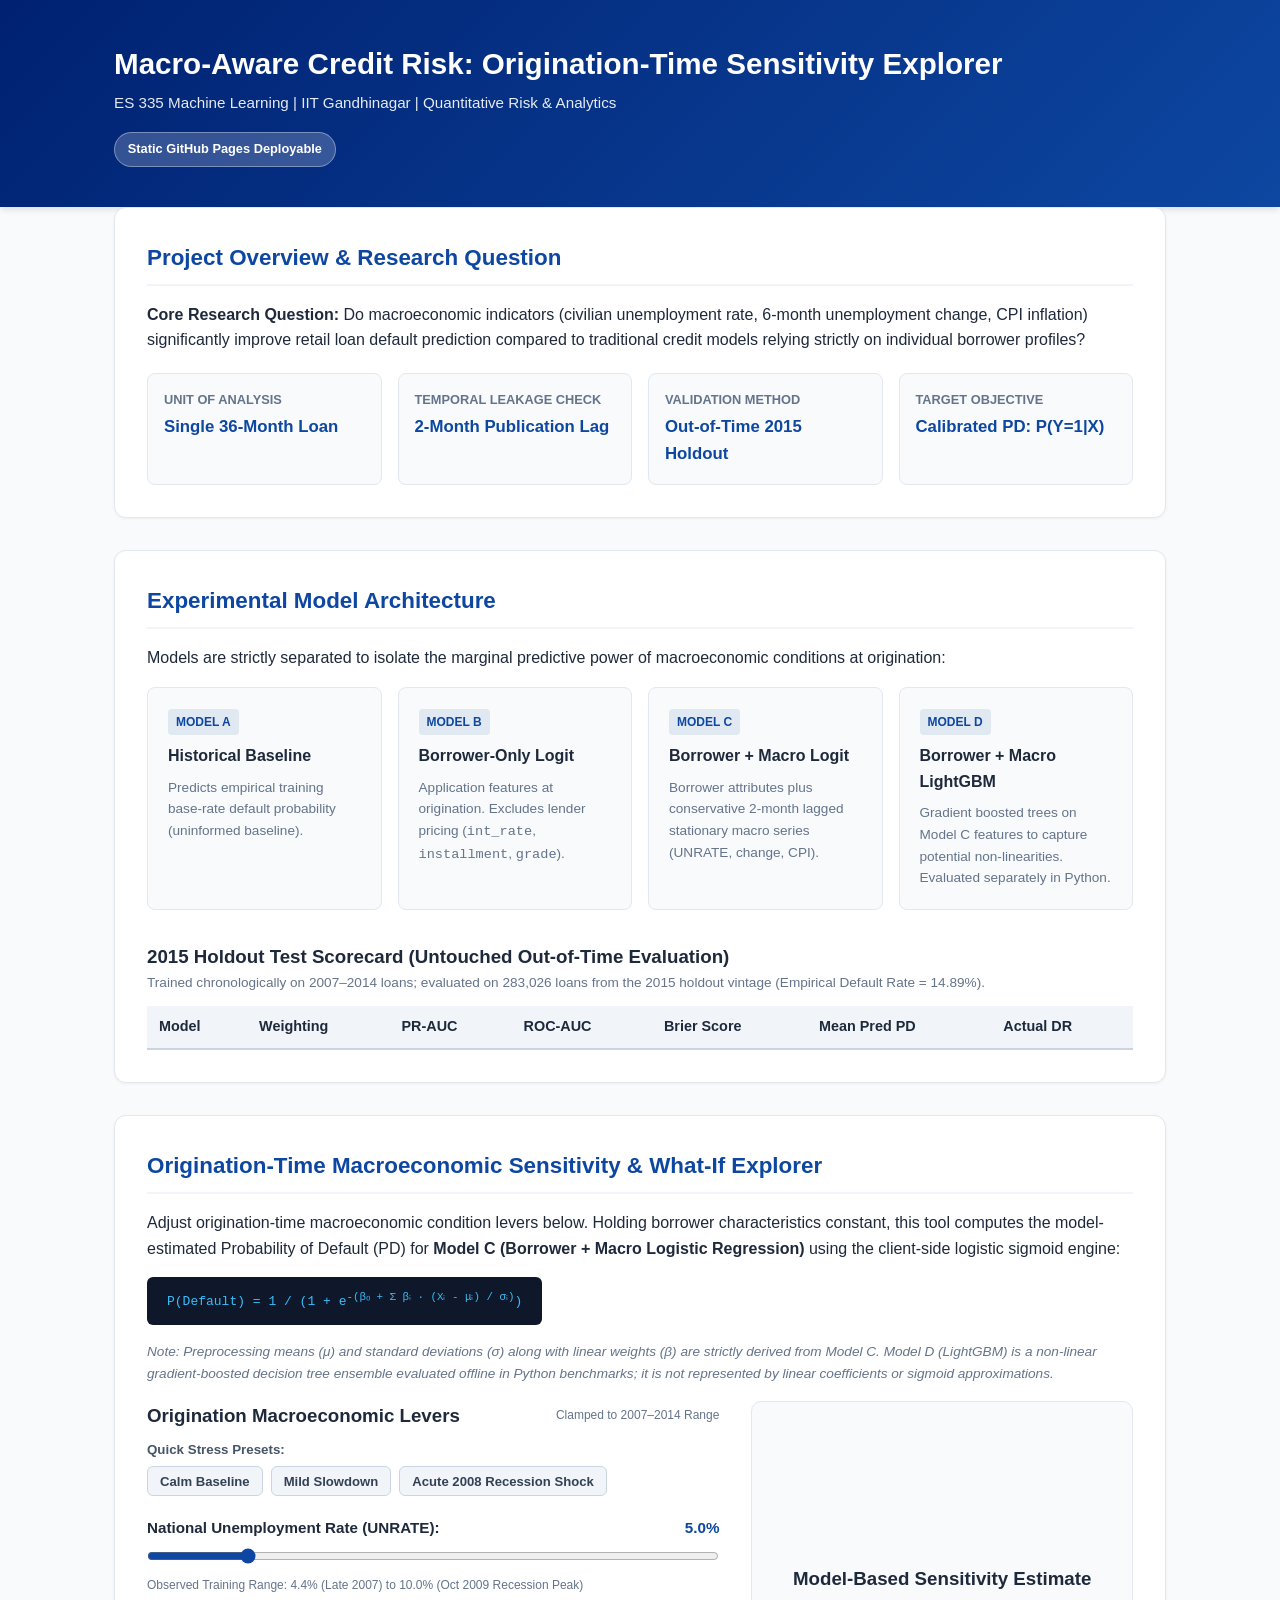
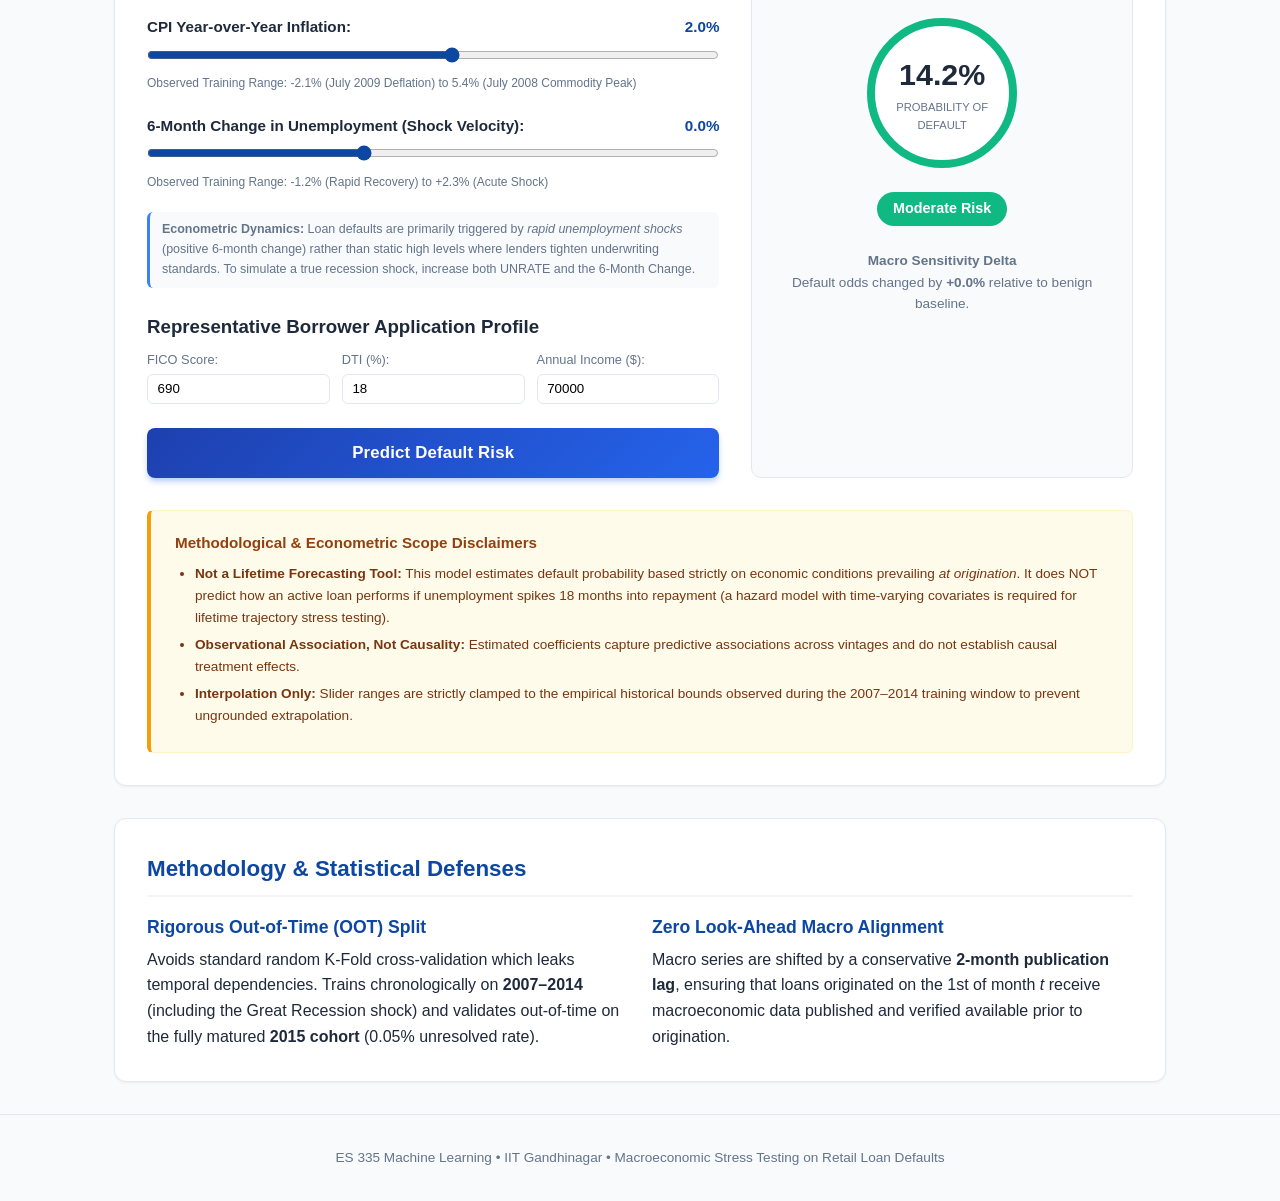
==== web/index.html @ 97943f8b "Add Predict button, quick stress scenario presets, and explain UNRATE level vs shock dynamics in web" ====
<!DOCTYPE html>
<html lang="en">
<head>
  <meta charset="UTF-8">
  <meta name="viewport" content="width=device-width, initial-scale=1.0">
  <title>Macroeconomic Sensitivity Explorer | ES 335 Credit Risk</title>
  <link rel="stylesheet" href="style.css">
</head>
<body>
  <header>
    <div class="container header-container">
      <div>
        <h1>Macro-Aware Credit Risk: Origination-Time Sensitivity Explorer</h1>
        <p class="subtitle">ES 335 Machine Learning | IIT Gandhinagar | Quantitative Risk & Analytics</p>
      </div>
      <div class="badge">Static GitHub Pages Deployable</div>
    </div>
  </header>

  <main class="container">
    <section class="card intro-card">
      <h2>Project Overview & Research Question</h2>
      <p>
        <strong>Core Research Question:</strong> Do macroeconomic indicators (civilian unemployment rate, 6-month unemployment change, CPI inflation)
        significantly improve retail loan default prediction compared to traditional credit models relying strictly on individual borrower profiles?
      </p>
      <div class="metrics-grid">
        <div class="metric-box">
          <span class="metric-title">Unit of Analysis</span>
          <span class="metric-val">Single 36-Month Loan</span>
        </div>
        <div class="metric-box">
          <span class="metric-title">Temporal Leakage Check</span>
          <span class="metric-val">2-Month Publication Lag</span>
        </div>
        <div class="metric-box">
          <span class="metric-title">Validation Method</span>
          <span class="metric-val">Out-of-Time 2015 Holdout</span>
        </div>
        <div class="metric-box">
          <span class="metric-title">Target Objective</span>
          <span class="metric-val">Calibrated PD: P(Y=1|X)</span>
        </div>
      </div>
    </section>

    <!-- Model Comparison Architecture -->
    <section class="card architecture-card">
      <h2>Experimental Model Architecture</h2>
      <p>Models are strictly separated to isolate the marginal predictive power of macroeconomic conditions at origination:</p>
      <div class="model-cards-grid">
        <div class="model-card">
          <span class="model-tag">Model A</span>
          <h4>Historical Baseline</h4>
          <p>Predicts empirical training base-rate default probability (uninformed baseline).</p>
        </div>
        <div class="model-card">
          <span class="model-tag">Model B</span>
          <h4>Borrower-Only Logit</h4>
          <p>Application features at origination. Excludes lender pricing (<code>int_rate</code>, <code>installment</code>, <code>grade</code>).</p>
        </div>
        <div class="model-card">
          <span class="model-tag">Model C</span>
          <h4>Borrower + Macro Logit</h4>
          <p>Borrower attributes plus conservative 2-month lagged stationary macro series (UNRATE, change, CPI).</p>
        </div>
        <div class="model-card">
          <span class="model-tag">Model D</span>
          <h4>Borrower + Macro LightGBM</h4>
          <p>Gradient boosted trees on Model C features to capture potential non-linearities. Evaluated separately in Python.</p>
        </div>
      </div>

      <!-- 2015 Holdout Benchmark Scorecard Table -->
      <div class="benchmark-table-wrapper" style="margin-top: 2rem; overflow-x: auto;">
        <h3>2015 Holdout Test Scorecard (Untouched Out-of-Time Evaluation)</h3>
        <p style="font-size: 0.85rem; color: #64748b; margin-bottom: 0.75rem;">
          Trained chronologically on 2007–2014 loans; evaluated on 283,026 loans from the 2015 holdout vintage (Empirical Default Rate = 14.89%).
        </p>
        <table class="benchmark-table" id="benchmark-table" style="width: 100%; border-collapse: collapse; font-size: 0.9rem;">
          <thead>
            <tr style="background-color: #f1f5f9; text-align: left; border-bottom: 2px solid #cbd5e1;">
              <th style="padding: 0.6rem 0.75rem;">Model</th>
              <th style="padding: 0.6rem 0.75rem;">Weighting</th>
              <th style="padding: 0.6rem 0.75rem;">PR-AUC</th>
              <th style="padding: 0.6rem 0.75rem;">ROC-AUC</th>
              <th style="padding: 0.6rem 0.75rem;">Brier Score</th>
              <th style="padding: 0.6rem 0.75rem;">Mean Pred PD</th>
              <th style="padding: 0.6rem 0.75rem;">Actual DR</th>
            </tr>
          </thead>
          <tbody id="benchmark-table-body">
            <!-- Populated dynamically via script.js from benchmark_results.json -->
          </tbody>
        </table>
      </div>
    </section>

    <!-- Interactive Sensitivity Explorer -->
    <section class="card interactive-card">
      <h2>Origination-Time Macroeconomic Sensitivity & What-If Explorer</h2>
      <p>
        Adjust origination-time macroeconomic condition levers below. Holding borrower characteristics constant, this tool computes the model-estimated Probability of Default (PD) for <strong>Model C (Borrower + Macro Logistic Regression)</strong> using the client-side logistic sigmoid engine:
      </p>
      <div class="formula-box">
        <code>P(Default) = 1 / (1 + e<sup>-(β₀ + Σ βᵢ · (Xᵢ - μᵢ) / σᵢ)</sup>)</code>
      </div>
      <p class="architecture-note" style="font-size: 0.85rem; color: #64748b; margin-top: -0.5rem; margin-bottom: 1rem;">
        <em>Note: Preprocessing means (μ) and standard deviations (σ) along with linear weights (β) are strictly derived from Model C. Model D (LightGBM) is a non-linear gradient-boosted decision tree ensemble evaluated offline in Python benchmarks; it is not represented by linear coefficients or sigmoid approximations.</em>
      </p>

      <div class="simulator-layout">
        <!-- Controls -->
        <div class="controls-panel">
          <div style="display: flex; justify-content: space-between; align-items: center; margin-bottom: 0.5rem; flex-wrap: wrap;">
            <h3 style="margin: 0;">Origination Macroeconomic Levers</h3>
            <span style="font-size: 0.75rem; color: #64748b;">Clamped to 2007–2014 Range</span>
          </div>

          <!-- Quick Stress Scenario Presets -->
          <div style="margin-bottom: 1.25rem;">
            <small style="color: #475569; font-weight: 600; display: block; margin-bottom: 0.4rem;">Quick Stress Presets:</small>
            <div class="preset-buttons" style="display: flex; gap: 0.5rem; flex-wrap: wrap;">
              <button type="button" class="preset-btn" data-unemp="5.0" data-cpi="2.0" data-chg="0.0">Calm Baseline</button>
              <button type="button" class="preset-btn" data-unemp="6.8" data-cpi="3.2" data-chg="0.8">Mild Slowdown</button>
              <button type="button" class="preset-btn" data-unemp="9.8" data-cpi="4.5" data-chg="2.0">Acute 2008 Recession Shock</button>
            </div>
          </div>

          <div class="control-group">
            <div class="control-header">
              <label for="unemployment-slider">National Unemployment Rate (UNRATE):</label>
              <span id="unemployment-val" class="slider-val">5.0%</span>
            </div>
            <input type="range" id="unemployment-slider" min="4.0" max="10.0" step="0.1" value="5.0">
            <small class="hint">Observed Training Range: 4.4% (Late 2007) to 10.0% (Oct 2009 Recession Peak)</small>
          </div>

          <div class="control-group">
            <div class="control-header">
              <label for="cpi-slider">CPI Year-over-Year Inflation:</label>
              <span id="cpi-val" class="slider-val">2.0%</span>
            </div>
            <input type="range" id="cpi-slider" min="-2.0" max="5.5" step="0.1" value="2.0">
            <small class="hint">Observed Training Range: -2.1% (July 2009 Deflation) to 5.4% (July 2008 Commodity Peak)</small>
          </div>

          <div class="control-group">
            <div class="control-header">
              <label for="unemp-change-slider">6-Month Change in Unemployment (Shock Velocity):</label>
              <span id="unemp-change-val" class="slider-val">0.0%</span>
            </div>
            <input type="range" id="unemp-change-slider" min="-1.5" max="2.5" step="0.1" value="0.0">
            <small class="hint">Observed Training Range: -1.2% (Rapid Recovery) to +2.3% (Acute Shock)</small>
          </div>

          <small class="macro-dynamics-note" style="display: block; font-size: 0.78rem; color: #64748b; background: #f8fafc; padding: 0.5rem 0.75rem; border-radius: 6px; border-left: 3px solid #3b82f6; margin-top: 0.5rem;">
            <strong>Econometric Dynamics:</strong> Loan defaults are primarily triggered by <em>rapid unemployment shocks</em> (positive 6-month change) rather than static high levels where lenders tighten underwriting standards. To simulate a true recession shock, increase both UNRATE and the 6-Month Change.
          </small>

          <h3 style="margin-top: 1.5rem;">Representative Borrower Application Profile</h3>
          <div class="borrower-inputs">
            <div>
              <label for="fico-input">FICO Score:</label>
              <input type="number" id="fico-input" value="690" min="660" max="850">
            </div>
            <div>
              <label for="dti-input">DTI (%):</label>
              <input type="number" id="dti-input" value="18" min="0" max="40">
            </div>
            <div>
              <label for="income-input">Annual Income ($):</label>
              <input type="number" id="income-input" value="70000" min="20000" max="300000" step="5000">
            </div>
          </div>

          <!-- Predict Button -->
          <button id="predict-btn" class="predict-button" type="button">
            Predict Default Risk
          </button>
        </div>

        <!-- Output Display -->
        <div class="output-panel">
          <h3>Model-Based Sensitivity Estimate</h3>
          <div class="gauge-container">
            <div class="gauge-circle" id="risk-gauge">
              <span id="pd-percentage">14.2%</span>
              <span class="gauge-label">Probability of Default</span>
            </div>
          </div>

          <div class="risk-badge" id="risk-status">Moderate Risk</div>

          <div class="scenario-summary">
            <h4>Macro Sensitivity Delta</h4>
            <p id="delta-summary">Default odds changed by <strong>+0.0%</strong> relative to benign baseline.</p>
          </div>
        </div>
      </div>

      <!-- Critical Econometric Disclaimers -->
      <div class="disclaimer-box">
        <h4>Methodological & Econometric Scope Disclaimers</h4>
        <ul>
          <li><strong>Not a Lifetime Forecasting Tool:</strong> This model estimates default probability based strictly on economic conditions prevailing <em>at origination</em>. It does NOT predict how an active loan performs if unemployment spikes 18 months into repayment (a hazard model with time-varying covariates is required for lifetime trajectory stress testing).</li>
          <li><strong>Observational Association, Not Causality:</strong> Estimated coefficients capture predictive associations across vintages and do not establish causal treatment effects.</li>
          <li><strong>Interpolation Only:</strong> Slider ranges are strictly clamped to the empirical historical bounds observed during the 2007–2014 training window to prevent ungrounded extrapolation.</li>
        </ul>
      </div>
    </section>

    <!-- Methodology & Rubric Defense -->
    <section class="card methodology-card">
      <h2>Methodology & Statistical Defenses</h2>
      <div class="grid-2">
        <div>
          <h3>Rigorous Out-of-Time (OOT) Split</h3>
          <p>
            Avoids standard random K-Fold cross-validation which leaks temporal dependencies. 
            Trains chronologically on <strong>2007–2014</strong> (including the Great Recession shock) and validates out-of-time on the fully matured <strong>2015 cohort</strong> (0.05% unresolved rate).
          </p>
        </div>
        <div>
          <h3>Zero Look-Ahead Macro Alignment</h3>
          <p>
            Macro series are shifted by a conservative <strong>2-month publication lag</strong>, ensuring that loans originated on the 1st of month <em>t</em> receive macroeconomic data published and verified available prior to origination.
          </p>
        </div>
      </div>
    </section>
  </main>

  <footer>
    <div class="container footer-content">
      <p>ES 335 Machine Learning &bull; IIT Gandhinagar &bull; Macroeconomic Stress Testing on Retail Loan Defaults</p>
    </div>
  </footer>

  <script src="script.js"></script>
</body>
</html>
---- web/style.css ----
:root {
  --primary-color: #0d47a1;
  --primary-dark: #002171;
  --secondary-color: #1976d2;
  --accent-color: #00c853;
  --bg-color: #f8fafc;
  --card-bg: #ffffff;
  --text-primary: #1e293b;
  --text-muted: #64748b;
  --border-color: #e2e8f0;
  --risk-low: #10b981;
  --risk-med: #f59e0b;
  --risk-high: #ef4444;
}

* {
  box-sizing: border-box;
  margin: 0;
  padding: 0;
}

body {
  font-family: -apple-system, BlinkMacSystemFont, "Segoe UI", Roboto, Helvetica, Arial, sans-serif;
  background-color: var(--bg-color);
  color: var(--text-primary);
  line-height: 1.6;
}

.container {
  max-width: 1100px;
  margin: 0 auto;
  padding: 0 1.5rem;
}

header {
  background: linear-gradient(135deg, var(--primary-dark), var(--primary-color));
  color: #ffffff;
  padding: 2.5rem 0;
  box-shadow: 0 4px 6px -1px rgba(0, 0, 0, 0.1);
}

.header-container {
  display: flex;
  justify-content: space-between;
  align-items: center;
  flex-wrap: wrap;
  gap: 1rem;
}

h1 {
  font-size: 1.85rem;
  font-weight: 700;
  margin-bottom: 0.25rem;
}

.subtitle {
  font-size: 0.95rem;
  opacity: 0.9;
}

.badge {
  background-color: rgba(255, 255, 255, 0.2);
  border: 1px solid rgba(255, 255, 255, 0.35);
  padding: 0.4rem 0.8rem;
  border-radius: 9999px;
  font-size: 0.8rem;
  font-weight: 600;
}

main {
  margin: 2rem auto;
}

.card {
  background: var(--card-bg);
  border-radius: 12px;
  padding: 2rem;
  margin-bottom: 2rem;
  border: 1px solid var(--border-color);
  box-shadow: 0 1px 3px rgba(0, 0, 0, 0.05);
}

.card h2 {
  font-size: 1.4rem;
  color: var(--primary-color);
  margin-bottom: 1rem;
  border-bottom: 2px solid #f1f5f9;
  padding-bottom: 0.5rem;
}

.metrics-grid {
  display: grid;
  grid-template-columns: repeat(auto-fit, minmax(200px, 1fr));
  gap: 1rem;
  margin-top: 1.25rem;
}

.metric-box {
  background-color: #f8fafc;
  border: 1px solid var(--border-color);
  padding: 1rem;
  border-radius: 8px;
  display: flex;
  flex-direction: column;
}

.metric-title {
  font-size: 0.8rem;
  color: var(--text-muted);
  text-transform: uppercase;
  font-weight: 600;
}

.metric-val {
  font-size: 1.05rem;
  font-weight: 700;
  color: var(--primary-color);
  margin-top: 0.25rem;
}

.formula-box {
  background-color: #0f172a;
  color: #38bdf8;
  padding: 0.75rem 1.25rem;
  border-radius: 6px;
  margin: 1rem 0 1.5rem 0;
  display: inline-block;
  font-family: monospace;
}

.simulator-layout {
  display: grid;
  grid-template-columns: 3fr 2fr;
  gap: 2rem;
  margin-top: 1rem;
}

@media (max-width: 768px) {
  .simulator-layout {
    grid-template-columns: 1fr;
  }
}

.control-group {
  margin-bottom: 1.25rem;
}

.control-header {
  display: flex;
  justify-content: space-between;
  font-weight: 600;
  font-size: 0.95rem;
  margin-bottom: 0.35rem;
}

.slider-val {
  color: var(--primary-color);
}

input[type="range"] {
  width: 100%;
  accent-color: var(--primary-color);
}

.hint {
  display: block;
  font-size: 0.75rem;
  color: var(--text-muted);
  margin-top: 0.25rem;
}

.borrower-inputs {
  display: grid;
  grid-template-columns: repeat(3, 1fr);
  gap: 0.75rem;
  margin-top: 0.5rem;
}

.borrower-inputs label {
  display: block;
  font-size: 0.8rem;
  color: var(--text-muted);
  margin-bottom: 0.2rem;
}

.borrower-inputs input {
  width: 100%;
  padding: 0.4rem 0.6rem;
  border: 1px solid var(--border-color);
  border-radius: 6px;
}

.output-panel {
  background-color: #f8fafc;
  border: 1px solid var(--border-color);
  border-radius: 10px;
  padding: 1.5rem;
  text-align: center;
  display: flex;
  flex-direction: column;
  align-items: center;
  justify-content: center;
}

.gauge-container {
  margin: 1.5rem 0;
}

.gauge-circle {
  width: 150px;
  height: 150px;
  border-radius: 50%;
  border: 8px solid var(--risk-low);
  display: flex;
  flex-direction: column;
  align-items: center;
  justify-content: center;
  transition: all 0.3s ease;
  background: #ffffff;
}

#pd-percentage {
  font-size: 1.9rem;
  font-weight: 800;
}

.gauge-label {
  font-size: 0.7rem;
  color: var(--text-muted);
  text-transform: uppercase;
}

.risk-badge {
  display: inline-block;
  padding: 0.35rem 1rem;
  border-radius: 9999px;
  font-weight: 700;
  font-size: 0.9rem;
  color: #ffffff;
  background-color: var(--risk-low);
  transition: background-color 0.3s ease;
}

.scenario-summary {
  margin-top: 1.5rem;
  font-size: 0.85rem;
  color: var(--text-muted);
}

.grid-2 {
  display: grid;
  grid-template-columns: repeat(auto-fit, minmax(280px, 1fr));
  gap: 1.5rem;
}

.grid-2 h3 {
  font-size: 1.1rem;
  color: var(--primary-color);
  margin-bottom: 0.35rem;
}

footer {
  text-align: center;
  padding: 2rem 0;
  color: var(--text-muted);
  font-size: 0.85rem;
  border-top: 1px solid var(--border-color);
}


/* Architecture Model Cards */
.model-cards-grid {
  display: grid;
  grid-template-columns: repeat(auto-fit, minmax(220px, 1fr));
  gap: 1rem;
  margin-top: 1rem;
}

.model-card {
  background: #f8fafc;
  border: 1px solid var(--border-color);
  border-radius: 8px;
  padding: 1.25rem;
  position: relative;
}

.model-tag {
  display: inline-block;
  font-size: 0.75rem;
  font-weight: 700;
  color: var(--primary-color);
  background: rgba(13, 71, 161, 0.1);
  padding: 0.2rem 0.5rem;
  border-radius: 4px;
  margin-bottom: 0.5rem;
  text-transform: uppercase;
}

.model-card h4 {
  font-size: 1rem;
  color: var(--text-primary);
  margin-bottom: 0.5rem;
}

.model-card p {
  font-size: 0.85rem;
  color: var(--text-muted);
}

/* Econometric Disclaimers */
.disclaimer-box {
  margin-top: 2rem;
  padding: 1.25rem 1.5rem;
  background-color: #fffbeb;
  border: 1px solid #fef3c7;
  border-left: 4px solid #f59e0b;
  border-radius: 6px;
}

.disclaimer-box h4 {
  color: #92400e;
  font-size: 0.95rem;
  margin-bottom: 0.5rem;
}

.disclaimer-box ul {
  margin-left: 1.25rem;
}

.disclaimer-box li {
  font-size: 0.85rem;
  color: #78350f;
  margin-bottom: 0.35rem;
}

/* Predict Button & Quick Preset Buttons */
.predict-button {
  display: block;
  width: 100%;
  margin-top: 1.5rem;
  padding: 0.95rem 1.5rem;
  background: linear-gradient(135deg, #1e40af, #2563eb);
  color: #ffffff;
  font-size: 1.05rem;
  font-weight: 700;
  border: none;
  border-radius: 8px;
  cursor: pointer;
  box-shadow: 0 4px 6px -1px rgba(37, 99, 235, 0.35);
  transition: all 0.2s ease;
  letter-spacing: 0.01em;
}

.predict-button:hover {
  background: linear-gradient(135deg, #1d4ed8, #1e40af);
  transform: translateY(-2px);
  box-shadow: 0 8px 16px -2px rgba(37, 99, 235, 0.45);
}

.predict-button:active {
  transform: translateY(0);
  box-shadow: 0 2px 4px -1px rgba(37, 99, 235, 0.3);
}

.preset-btn {
  background-color: #f1f5f9;
  border: 1px solid #cbd5e1;
  color: #334155;
  padding: 0.4rem 0.75rem;
  border-radius: 6px;
  font-size: 0.82rem;
  font-weight: 600;
  cursor: pointer;
  transition: all 0.15s ease;
}

.preset-btn:hover {
  background-color: #e2e8f0;
  color: #0f172a;
  border-color: #94a3b8;
}
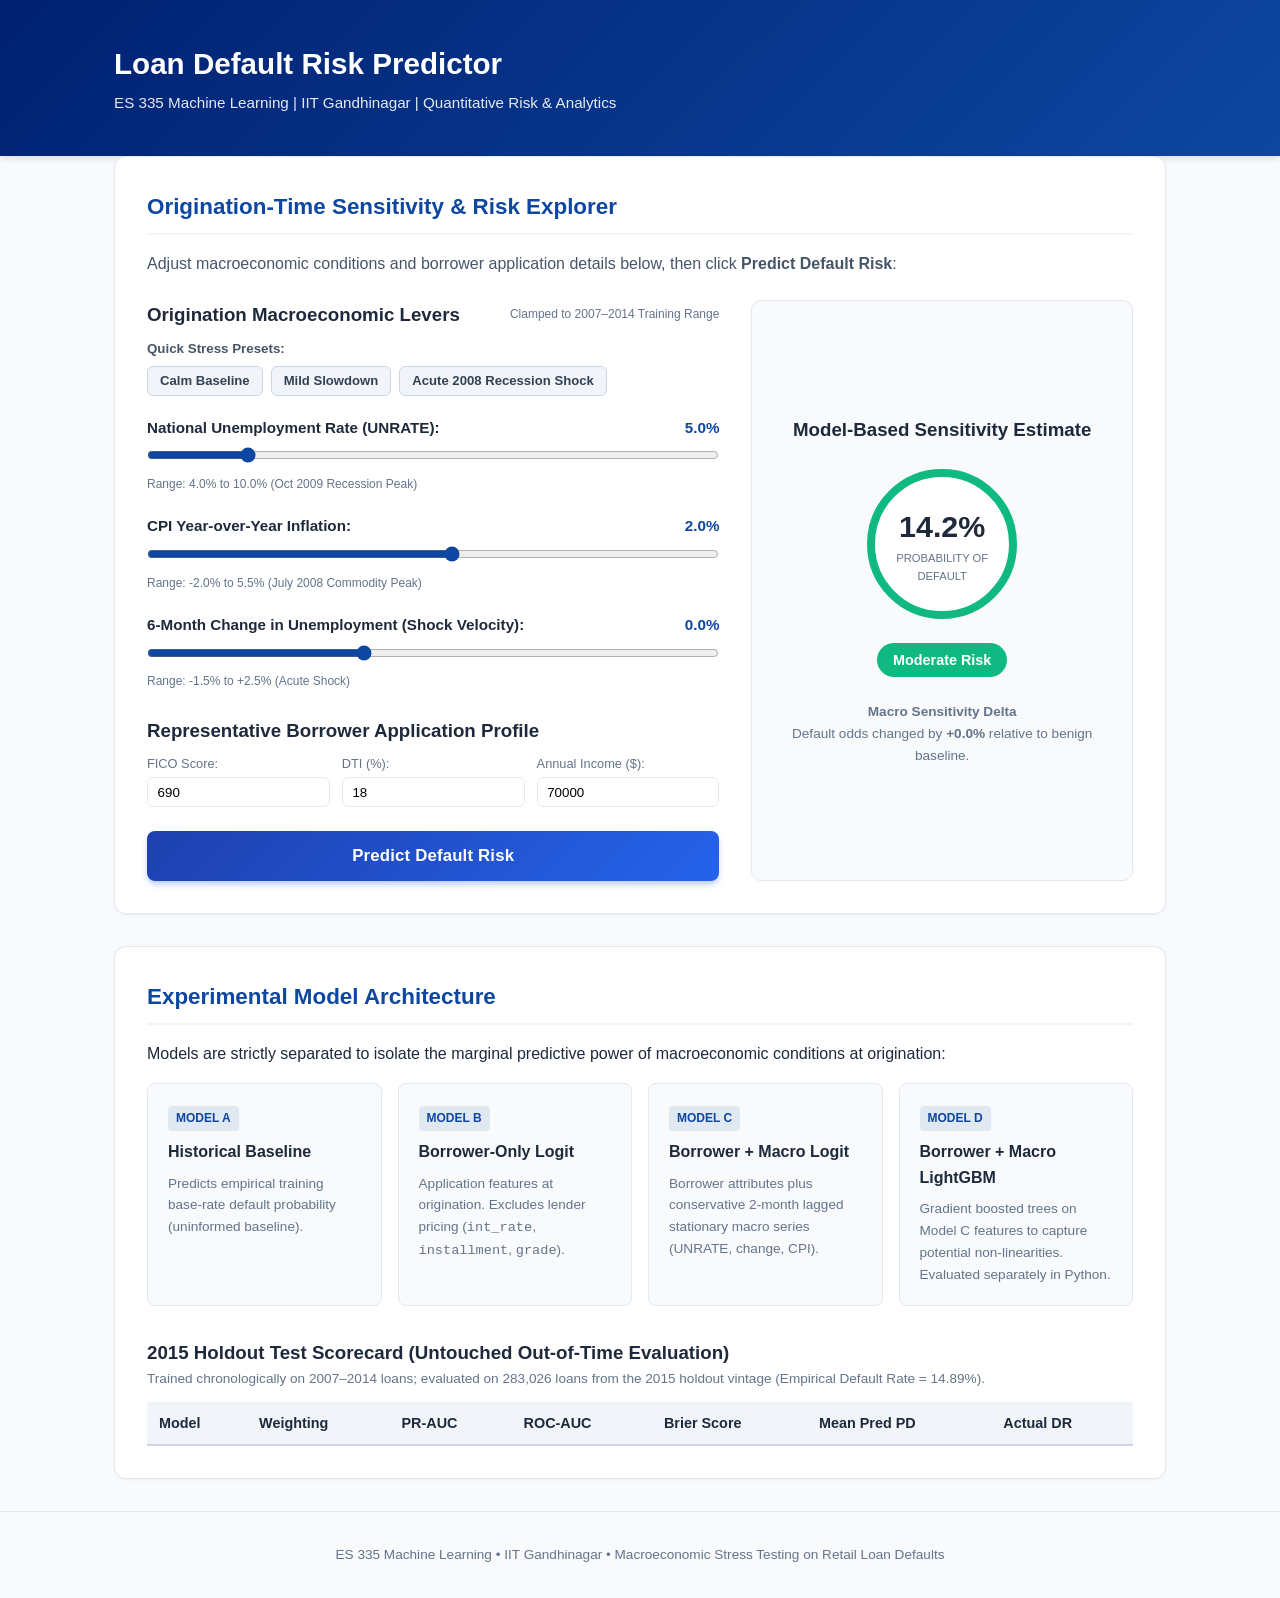
==== commit 7fc1030b: "Simplify web frontend: clean title, prioritize interactive calculator, remove redundant text and dis" ====
--- a/web/index.html
+++ b/web/index.html
@@ -3,48 +3,115 @@
 <head>
   <meta charset="UTF-8">
   <meta name="viewport" content="width=device-width, initial-scale=1.0">
-  <title>Macroeconomic Sensitivity Explorer | ES 335 Credit Risk</title>
+  <title>Loan Default Risk Predictor | ES 335 Credit Risk</title>
   <link rel="stylesheet" href="style.css">
 </head>
 <body>
   <header>
     <div class="container header-container">
       <div>
-        <h1>Macro-Aware Credit Risk: Origination-Time Sensitivity Explorer</h1>
+        <h1>Loan Default Risk Predictor</h1>
         <p class="subtitle">ES 335 Machine Learning | IIT Gandhinagar | Quantitative Risk & Analytics</p>
       </div>
-      <div class="badge">Static GitHub Pages Deployable</div>
     </div>
   </header>
 
   <main class="container">
-    <section class="card intro-card">
-      <h2>Project Overview & Research Question</h2>
-      <p>
-        <strong>Core Research Question:</strong> Do macroeconomic indicators (civilian unemployment rate, 6-month unemployment change, CPI inflation)
-        significantly improve retail loan default prediction compared to traditional credit models relying strictly on individual borrower profiles?
+    <!-- Interactive Sensitivity & Risk Explorer (Moved to the Top) -->
+    <section class="card interactive-card">
+      <h2>Origination-Time Sensitivity & Risk Explorer</h2>
+      <p style="margin-bottom: 1.5rem; color: #475569;">
+        Adjust macroeconomic conditions and borrower application details below, then click <strong>Predict Default Risk</strong>:
       </p>
-      <div class="metrics-grid">
-        <div class="metric-box">
-          <span class="metric-title">Unit of Analysis</span>
-          <span class="metric-val">Single 36-Month Loan</span>
+
+      <div class="simulator-layout">
+        <!-- Controls -->
+        <div class="controls-panel">
+          <div style="display: flex; justify-content: space-between; align-items: center; margin-bottom: 0.5rem; flex-wrap: wrap;">
+            <h3 style="margin: 0;">Origination Macroeconomic Levers</h3>
+            <span style="font-size: 0.75rem; color: #64748b;">Clamped to 2007–2014 Training Range</span>
+          </div>
+
+          <!-- Quick Stress Scenario Presets -->
+          <div style="margin-bottom: 1.25rem;">
+            <small style="color: #475569; font-weight: 600; display: block; margin-bottom: 0.4rem;">Quick Stress Presets:</small>
+            <div class="preset-buttons" style="display: flex; gap: 0.5rem; flex-wrap: wrap;">
+              <button type="button" class="preset-btn" data-unemp="5.0" data-cpi="2.0" data-chg="0.0">Calm Baseline</button>
+              <button type="button" class="preset-btn" data-unemp="6.8" data-cpi="3.2" data-chg="0.8">Mild Slowdown</button>
+              <button type="button" class="preset-btn" data-unemp="9.8" data-cpi="4.5" data-chg="2.0">Acute 2008 Recession Shock</button>
+            </div>
+          </div>
+
+          <div class="control-group">
+            <div class="control-header">
+              <label for="unemployment-slider">National Unemployment Rate (UNRATE):</label>
+              <span id="unemployment-val" class="slider-val">5.0%</span>
+            </div>
+            <input type="range" id="unemployment-slider" min="4.0" max="10.0" step="0.1" value="5.0">
+            <small class="hint">Range: 4.0% to 10.0% (Oct 2009 Recession Peak)</small>
+          </div>
+
+          <div class="control-group">
+            <div class="control-header">
+              <label for="cpi-slider">CPI Year-over-Year Inflation:</label>
+              <span id="cpi-val" class="slider-val">2.0%</span>
+            </div>
+            <input type="range" id="cpi-slider" min="-2.0" max="5.5" step="0.1" value="2.0">
+            <small class="hint">Range: -2.0% to 5.5% (July 2008 Commodity Peak)</small>
+          </div>
+
+          <div class="control-group">
+            <div class="control-header">
+              <label for="unemp-change-slider">6-Month Change in Unemployment (Shock Velocity):</label>
+              <span id="unemp-change-val" class="slider-val">0.0%</span>
+            </div>
+            <input type="range" id="unemp-change-slider" min="-1.5" max="2.5" step="0.1" value="0.0">
+            <small class="hint">Range: -1.5% to +2.5% (Acute Shock)</small>
+          </div>
+
+          <h3 style="margin-top: 1.5rem;">Representative Borrower Application Profile</h3>
+          <div class="borrower-inputs">
+            <div>
+              <label for="fico-input">FICO Score:</label>
+              <input type="number" id="fico-input" value="690" min="660" max="850">
+            </div>
+            <div>
+              <label for="dti-input">DTI (%):</label>
+              <input type="number" id="dti-input" value="18" min="0" max="40">
+            </div>
+            <div>
+              <label for="income-input">Annual Income ($):</label>
+              <input type="number" id="income-input" value="70000" min="20000" max="300000" step="5000">
+            </div>
+          </div>
+
+          <!-- Predict Button -->
+          <button id="predict-btn" class="predict-button" type="button">
+            Predict Default Risk
+          </button>
         </div>
-        <div class="metric-box">
-          <span class="metric-title">Temporal Leakage Check</span>
-          <span class="metric-val">2-Month Publication Lag</span>
-        </div>
-        <div class="metric-box">
-          <span class="metric-title">Validation Method</span>
-          <span class="metric-val">Out-of-Time 2015 Holdout</span>
-        </div>
-        <div class="metric-box">
-          <span class="metric-title">Target Objective</span>
-          <span class="metric-val">Calibrated PD: P(Y=1|X)</span>
+
+        <!-- Output Display -->
+        <div class="output-panel">
+          <h3>Model-Based Sensitivity Estimate</h3>
+          <div class="gauge-container">
+            <div class="gauge-circle" id="risk-gauge">
+              <span id="pd-percentage">14.2%</span>
+              <span class="gauge-label">Probability of Default</span>
+            </div>
+          </div>
+
+          <div class="risk-badge" id="risk-status">Moderate Risk</div>
+
+          <div class="scenario-summary">
+            <h4>Macro Sensitivity Delta</h4>
+            <p id="delta-summary">Default odds changed by <strong>+0.0%</strong> relative to benign baseline.</p>
+          </div>
         </div>
       </div>
     </section>
 
-    <!-- Model Comparison Architecture -->
+    <!-- Model Comparison Architecture & Holdout Benchmark Scorecard -->
     <section class="card architecture-card">
       <h2>Experimental Model Architecture</h2>
       <p>Models are strictly separated to isolate the marginal predictive power of macroeconomic conditions at origination:</p>
@@ -95,140 +162,6 @@
         </table>
       </div>
     </section>
-
-    <!-- Interactive Sensitivity Explorer -->
-    <section class="card interactive-card">
-      <h2>Origination-Time Macroeconomic Sensitivity & What-If Explorer</h2>
-      <p>
-        Adjust origination-time macroeconomic condition levers below. Holding borrower characteristics constant, this tool computes the model-estimated Probability of Default (PD) for <strong>Model C (Borrower + Macro Logistic Regression)</strong> using the client-side logistic sigmoid engine:
-      </p>
-      <div class="formula-box">
-        <code>P(Default) = 1 / (1 + e<sup>-(β₀ + Σ βᵢ · (Xᵢ - μᵢ) / σᵢ)</sup>)</code>
-      </div>
-      <p class="architecture-note" style="font-size: 0.85rem; color: #64748b; margin-top: -0.5rem; margin-bottom: 1rem;">
-        <em>Note: Preprocessing means (μ) and standard deviations (σ) along with linear weights (β) are strictly derived from Model C. Model D (LightGBM) is a non-linear gradient-boosted decision tree ensemble evaluated offline in Python benchmarks; it is not represented by linear coefficients or sigmoid approximations.</em>
-      </p>
-
-      <div class="simulator-layout">
-        <!-- Controls -->
-        <div class="controls-panel">
-          <div style="display: flex; justify-content: space-between; align-items: center; margin-bottom: 0.5rem; flex-wrap: wrap;">
-            <h3 style="margin: 0;">Origination Macroeconomic Levers</h3>
-            <span style="font-size: 0.75rem; color: #64748b;">Clamped to 2007–2014 Range</span>
-          </div>
-
-          <!-- Quick Stress Scenario Presets -->
-          <div style="margin-bottom: 1.25rem;">
-            <small style="color: #475569; font-weight: 600; display: block; margin-bottom: 0.4rem;">Quick Stress Presets:</small>
-            <div class="preset-buttons" style="display: flex; gap: 0.5rem; flex-wrap: wrap;">
-              <button type="button" class="preset-btn" data-unemp="5.0" data-cpi="2.0" data-chg="0.0">Calm Baseline</button>
-              <button type="button" class="preset-btn" data-unemp="6.8" data-cpi="3.2" data-chg="0.8">Mild Slowdown</button>
-              <button type="button" class="preset-btn" data-unemp="9.8" data-cpi="4.5" data-chg="2.0">Acute 2008 Recession Shock</button>
-            </div>
-          </div>
-
-          <div class="control-group">
-            <div class="control-header">
-              <label for="unemployment-slider">National Unemployment Rate (UNRATE):</label>
-              <span id="unemployment-val" class="slider-val">5.0%</span>
-            </div>
-            <input type="range" id="unemployment-slider" min="4.0" max="10.0" step="0.1" value="5.0">
-            <small class="hint">Observed Training Range: 4.4% (Late 2007) to 10.0% (Oct 2009 Recession Peak)</small>
-          </div>
-
-          <div class="control-group">
-            <div class="control-header">
-              <label for="cpi-slider">CPI Year-over-Year Inflation:</label>
-              <span id="cpi-val" class="slider-val">2.0%</span>
-            </div>
-            <input type="range" id="cpi-slider" min="-2.0" max="5.5" step="0.1" value="2.0">
-            <small class="hint">Observed Training Range: -2.1% (July 2009 Deflation) to 5.4% (July 2008 Commodity Peak)</small>
-          </div>
-
-          <div class="control-group">
-            <div class="control-header">
-              <label for="unemp-change-slider">6-Month Change in Unemployment (Shock Velocity):</label>
-              <span id="unemp-change-val" class="slider-val">0.0%</span>
-            </div>
-            <input type="range" id="unemp-change-slider" min="-1.5" max="2.5" step="0.1" value="0.0">
-            <small class="hint">Observed Training Range: -1.2% (Rapid Recovery) to +2.3% (Acute Shock)</small>
-          </div>
-
-          <small class="macro-dynamics-note" style="display: block; font-size: 0.78rem; color: #64748b; background: #f8fafc; padding: 0.5rem 0.75rem; border-radius: 6px; border-left: 3px solid #3b82f6; margin-top: 0.5rem;">
-            <strong>Econometric Dynamics:</strong> Loan defaults are primarily triggered by <em>rapid unemployment shocks</em> (positive 6-month change) rather than static high levels where lenders tighten underwriting standards. To simulate a true recession shock, increase both UNRATE and the 6-Month Change.
-          </small>
-
-          <h3 style="margin-top: 1.5rem;">Representative Borrower Application Profile</h3>
-          <div class="borrower-inputs">
-            <div>
-              <label for="fico-input">FICO Score:</label>
-              <input type="number" id="fico-input" value="690" min="660" max="850">
-            </div>
-            <div>
-              <label for="dti-input">DTI (%):</label>
-              <input type="number" id="dti-input" value="18" min="0" max="40">
-            </div>
-            <div>
-              <label for="income-input">Annual Income ($):</label>
-              <input type="number" id="income-input" value="70000" min="20000" max="300000" step="5000">
-            </div>
-          </div>
-
-          <!-- Predict Button -->
-          <button id="predict-btn" class="predict-button" type="button">
-            Predict Default Risk
-          </button>
-        </div>
-
-        <!-- Output Display -->
-        <div class="output-panel">
-          <h3>Model-Based Sensitivity Estimate</h3>
-          <div class="gauge-container">
-            <div class="gauge-circle" id="risk-gauge">
-              <span id="pd-percentage">14.2%</span>
-              <span class="gauge-label">Probability of Default</span>
-            </div>
-          </div>
-
-          <div class="risk-badge" id="risk-status">Moderate Risk</div>
-
-          <div class="scenario-summary">
-            <h4>Macro Sensitivity Delta</h4>
-            <p id="delta-summary">Default odds changed by <strong>+0.0%</strong> relative to benign baseline.</p>
-          </div>
-        </div>
-      </div>
-
-      <!-- Critical Econometric Disclaimers -->
-      <div class="disclaimer-box">
-        <h4>Methodological & Econometric Scope Disclaimers</h4>
-        <ul>
-          <li><strong>Not a Lifetime Forecasting Tool:</strong> This model estimates default probability based strictly on economic conditions prevailing <em>at origination</em>. It does NOT predict how an active loan performs if unemployment spikes 18 months into repayment (a hazard model with time-varying covariates is required for lifetime trajectory stress testing).</li>
-          <li><strong>Observational Association, Not Causality:</strong> Estimated coefficients capture predictive associations across vintages and do not establish causal treatment effects.</li>
-          <li><strong>Interpolation Only:</strong> Slider ranges are strictly clamped to the empirical historical bounds observed during the 2007–2014 training window to prevent ungrounded extrapolation.</li>
-        </ul>
-      </div>
-    </section>
-
-    <!-- Methodology & Rubric Defense -->
-    <section class="card methodology-card">
-      <h2>Methodology & Statistical Defenses</h2>
-      <div class="grid-2">
-        <div>
-          <h3>Rigorous Out-of-Time (OOT) Split</h3>
-          <p>
-            Avoids standard random K-Fold cross-validation which leaks temporal dependencies. 
-            Trains chronologically on <strong>2007–2014</strong> (including the Great Recession shock) and validates out-of-time on the fully matured <strong>2015 cohort</strong> (0.05% unresolved rate).
-          </p>
-        </div>
-        <div>
-          <h3>Zero Look-Ahead Macro Alignment</h3>
-          <p>
-            Macro series are shifted by a conservative <strong>2-month publication lag</strong>, ensuring that loans originated on the 1st of month <em>t</em> receive macroeconomic data published and verified available prior to origination.
-          </p>
-        </div>
-      </div>
-    </section>
   </main>
 
   <footer>
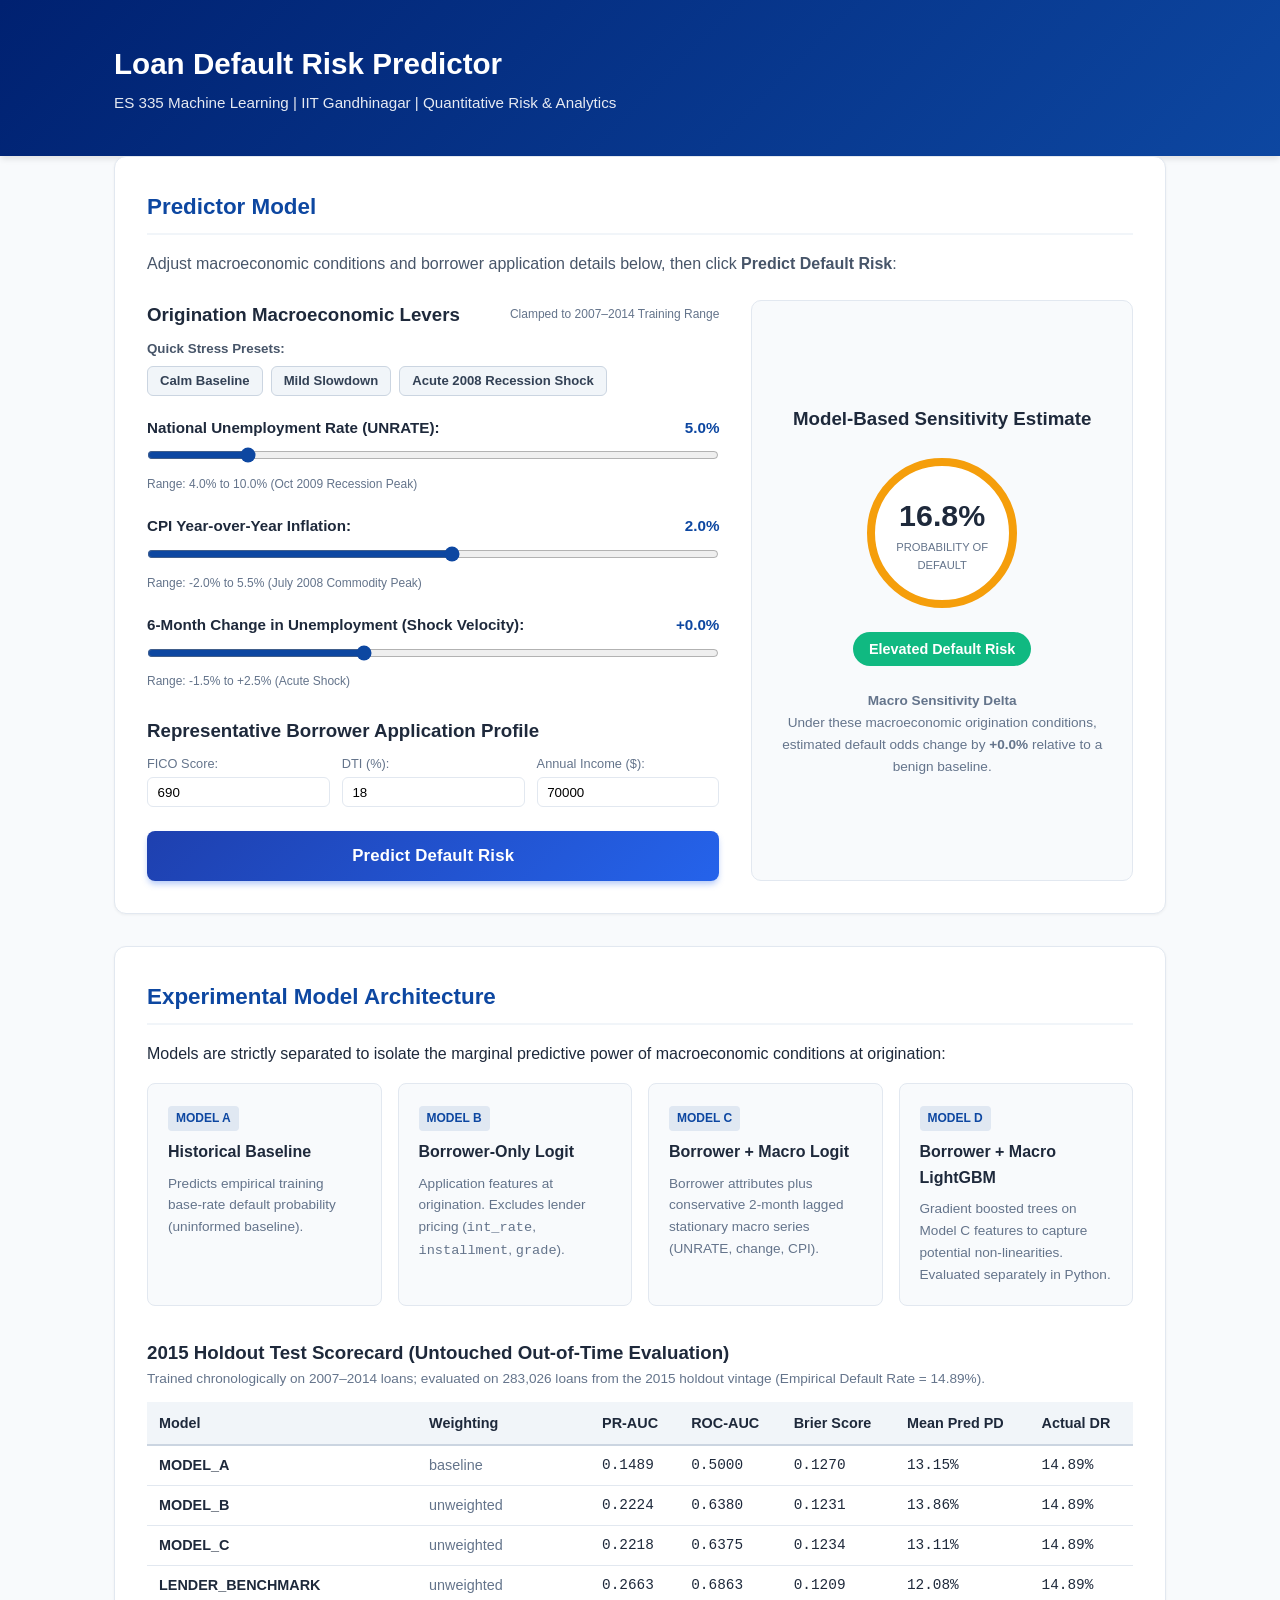
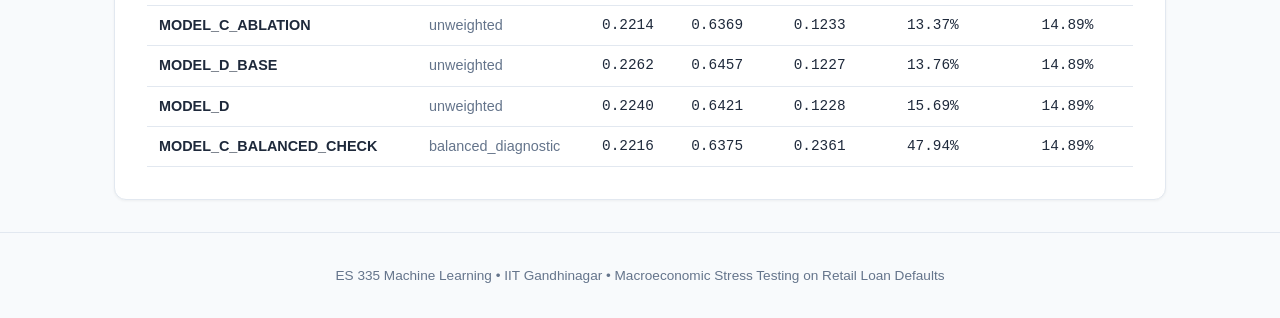
==== commit 8165598a: "Fix duplicate DOM declarations in script.js enabling live slider labels and Predict button; rename s" ====
--- a/web/index.html
+++ b/web/index.html
@@ -19,7 +19,7 @@
   <main class="container">
     <!-- Interactive Sensitivity & Risk Explorer (Moved to the Top) -->
     <section class="card interactive-card">
-      <h2>Origination-Time Sensitivity & Risk Explorer</h2>
+      <h2>Predictor Model</h2>
       <p style="margin-bottom: 1.5rem; color: #475569;">
         Adjust macroeconomic conditions and borrower application details below, then click <strong>Predict Default Risk</strong>:
       </p>
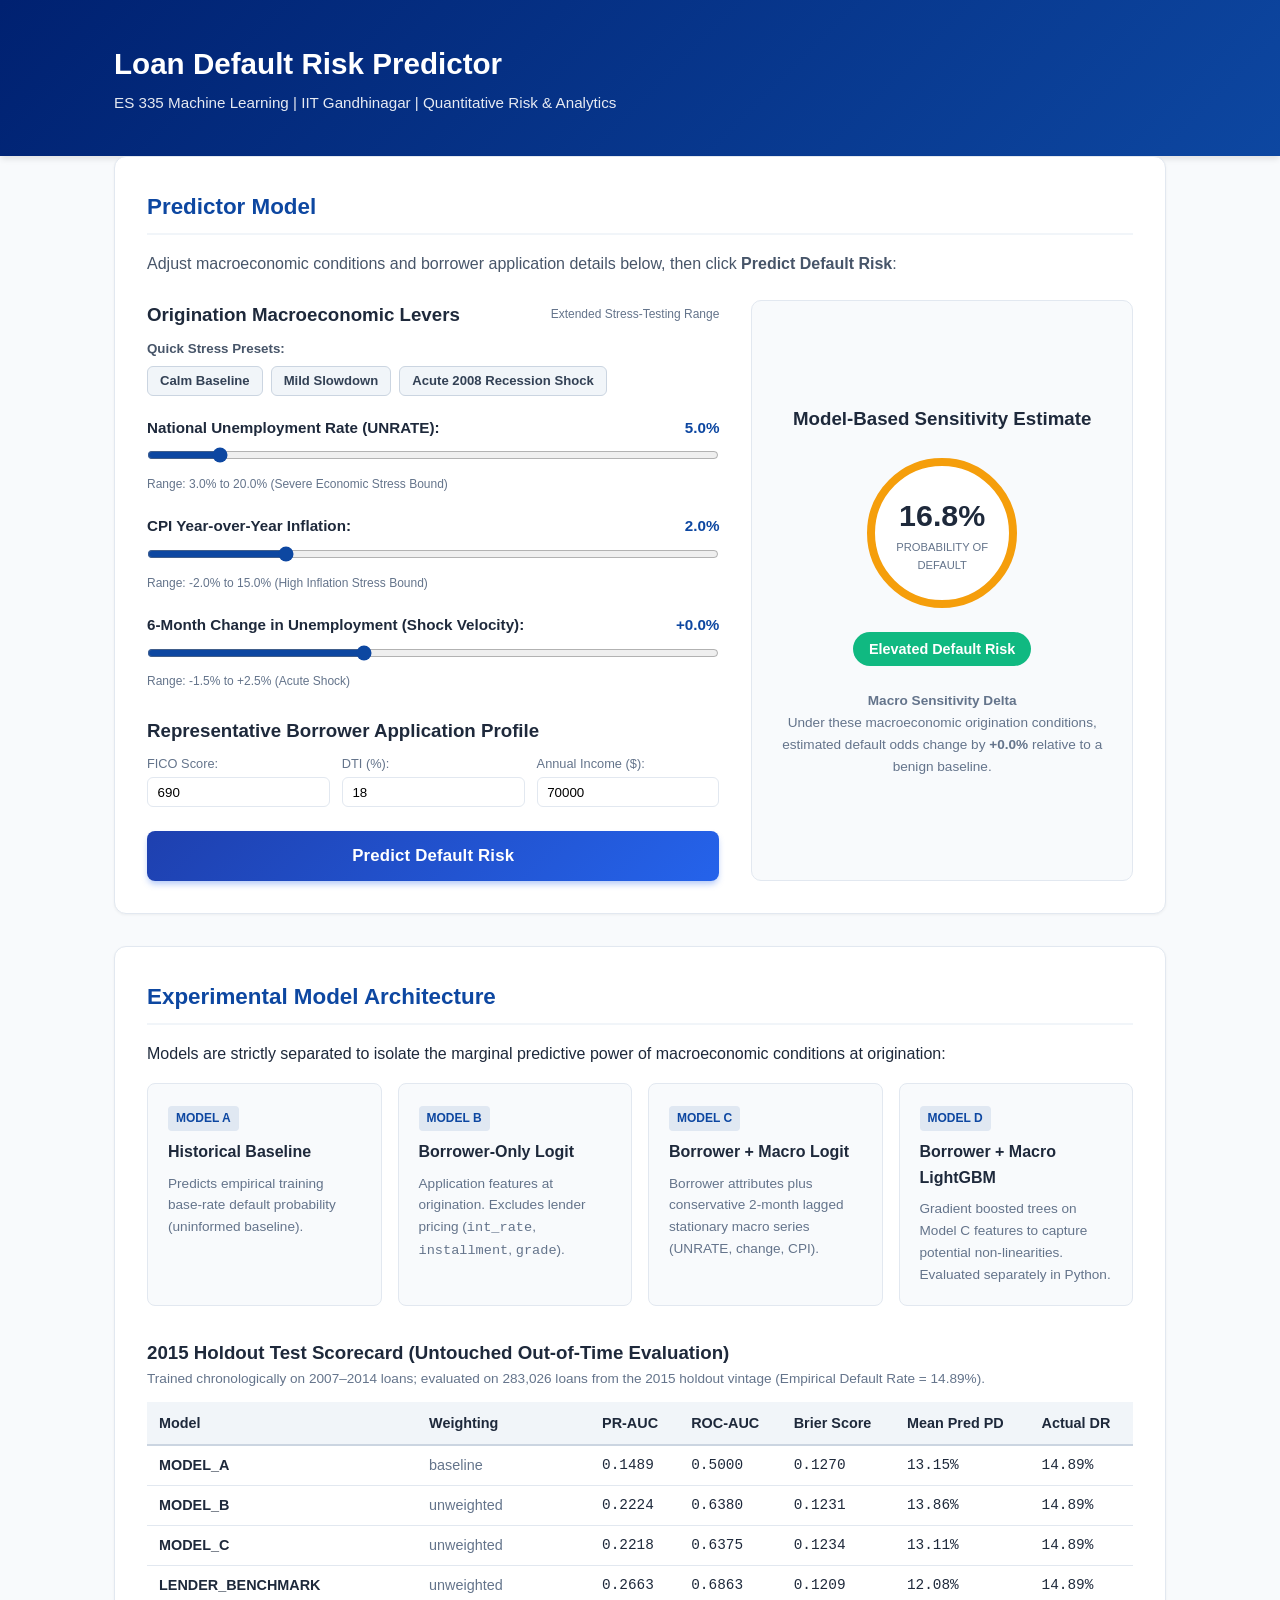
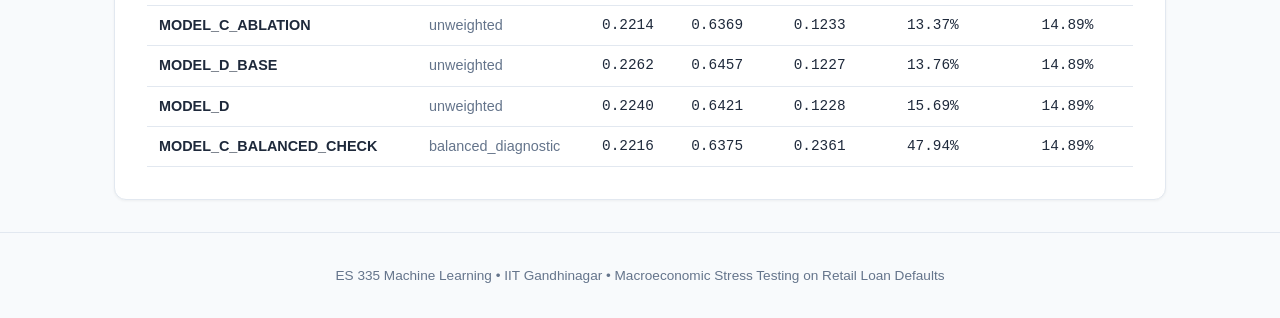
==== commit b18d71b3: "Expand UNRATE max scale to 20% and CPI inflation max scale to 15% in web UI and CLI" ====
--- a/web/index.html
+++ b/web/index.html
@@ -29,7 +29,7 @@
         <div class="controls-panel">
           <div style="display: flex; justify-content: space-between; align-items: center; margin-bottom: 0.5rem; flex-wrap: wrap;">
             <h3 style="margin: 0;">Origination Macroeconomic Levers</h3>
-            <span style="font-size: 0.75rem; color: #64748b;">Clamped to 2007–2014 Training Range</span>
+            <span style="font-size: 0.75rem; color: #64748b;">Extended Stress-Testing Range</span>
           </div>
 
           <!-- Quick Stress Scenario Presets -->
@@ -47,8 +47,8 @@
               <label for="unemployment-slider">National Unemployment Rate (UNRATE):</label>
               <span id="unemployment-val" class="slider-val">5.0%</span>
             </div>
-            <input type="range" id="unemployment-slider" min="4.0" max="10.0" step="0.1" value="5.0">
-            <small class="hint">Range: 4.0% to 10.0% (Oct 2009 Recession Peak)</small>
+            <input type="range" id="unemployment-slider" min="3.0" max="20.0" step="0.1" value="5.0">
+            <small class="hint">Range: 3.0% to 20.0% (Severe Economic Stress Bound)</small>
           </div>
 
           <div class="control-group">
@@ -56,8 +56,8 @@
               <label for="cpi-slider">CPI Year-over-Year Inflation:</label>
               <span id="cpi-val" class="slider-val">2.0%</span>
             </div>
-            <input type="range" id="cpi-slider" min="-2.0" max="5.5" step="0.1" value="2.0">
-            <small class="hint">Range: -2.0% to 5.5% (July 2008 Commodity Peak)</small>
+            <input type="range" id="cpi-slider" min="-2.0" max="15.0" step="0.1" value="2.0">
+            <small class="hint">Range: -2.0% to 15.0% (High Inflation Stress Bound)</small>
           </div>
 
           <div class="control-group">
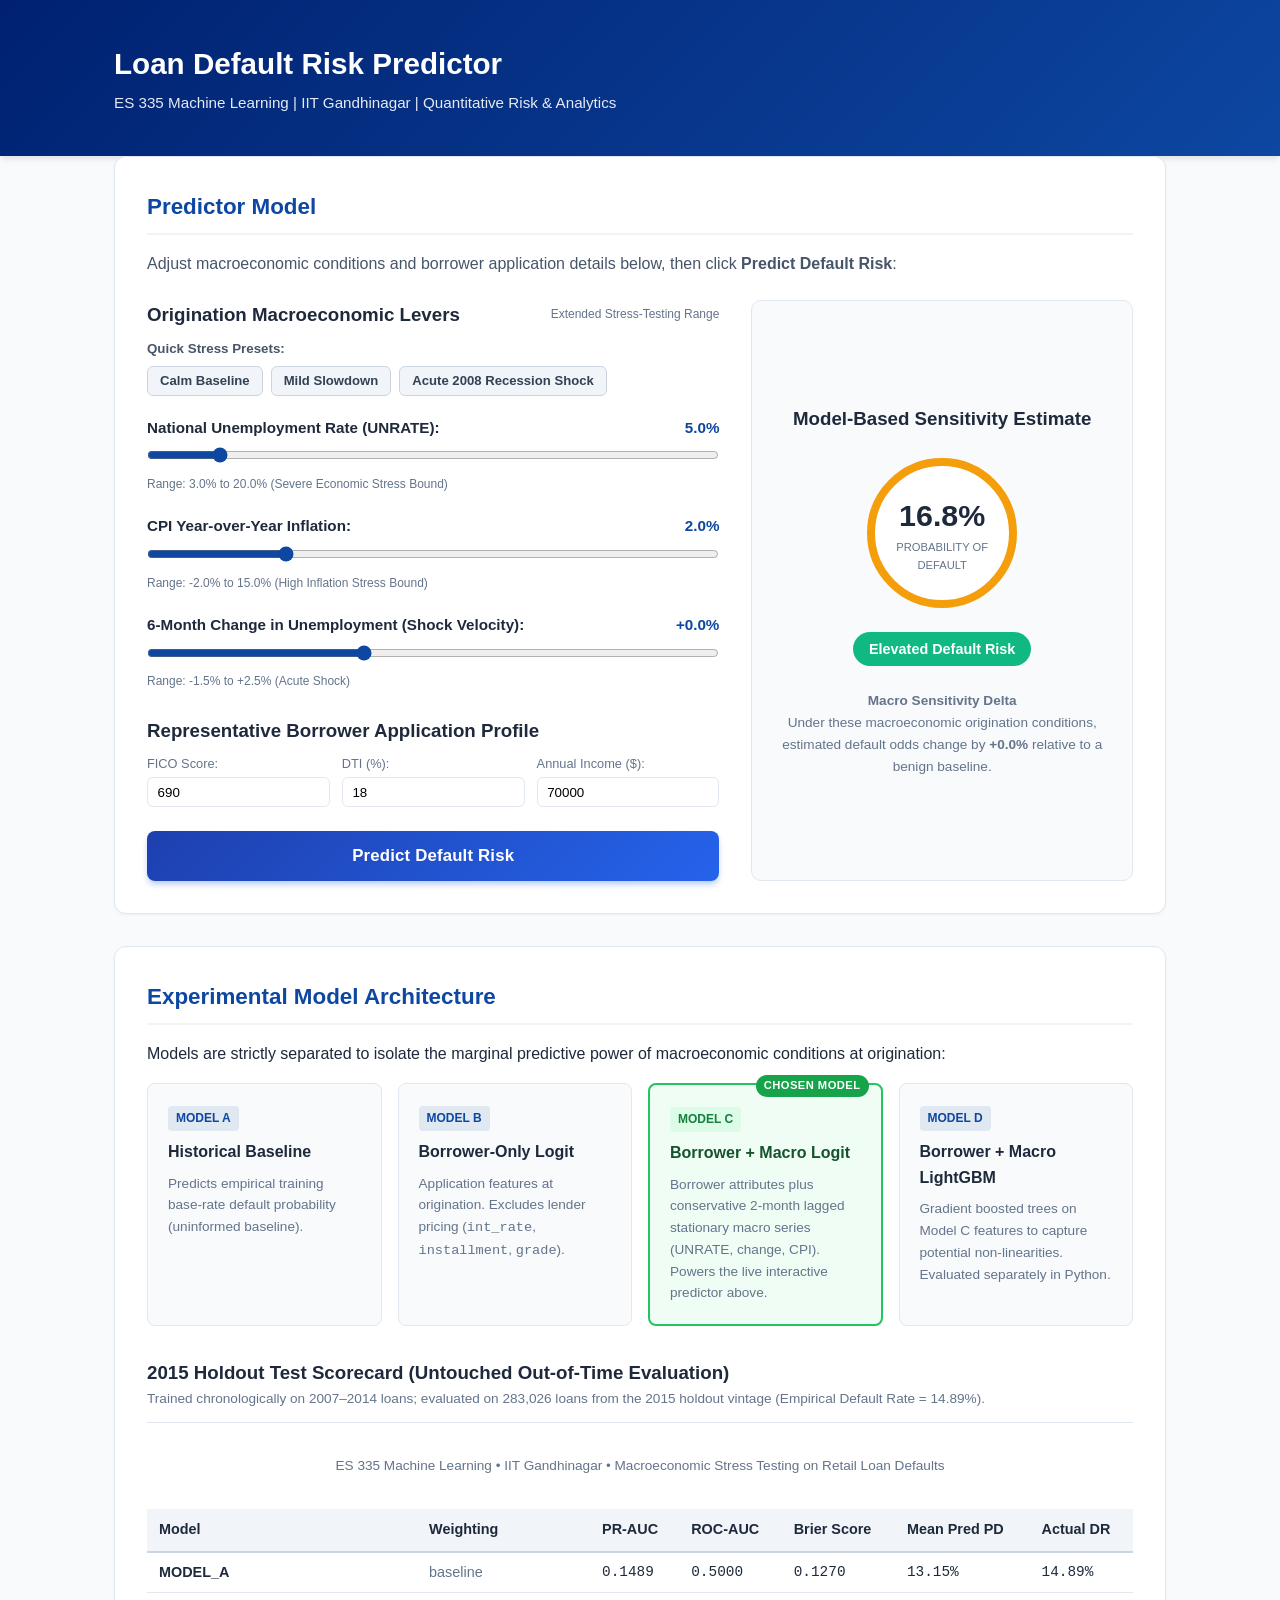
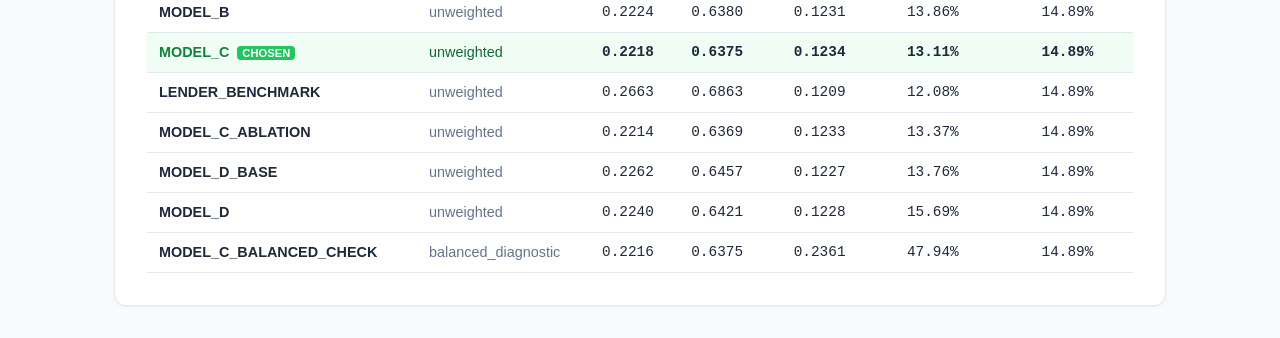
==== commit f41018a7: "Highlight Model C in light green with badge, and statically embed 2015 holdout benchmark evaluation " ====
--- a/web/index.html
+++ b/web/index.html
@@ -126,10 +126,11 @@
           <h4>Borrower-Only Logit</h4>
           <p>Application features at origination. Excludes lender pricing (<code>int_rate</code>, <code>installment</code>, <code>grade</code>).</p>
         </div>
-        <div class="model-card">
-          <span class="model-tag">Model C</span>
-          <h4>Borrower + Macro Logit</h4>
-          <p>Borrower attributes plus conservative 2-month lagged stationary macro series (UNRATE, change, CPI).</p>
+        <div class="model-card model-card-chosen" style="background-color: #f0fdf4; border: 2px solid #22c55e; position: relative;">
+          <span style="position: absolute; top: -10px; right: 12px; background: #16a34a; color: #ffffff; font-size: 0.7rem; font-weight: 700; padding: 2px 8px; border-radius: 9999px; text-transform: uppercase; letter-spacing: 0.04em;">Chosen Model</span>
+          <span class="model-tag" style="background-color: #dcfce7; color: #15803d;">Model C</span>
+          <h4 style="color: #14532d;">Borrower + Macro Logit</h4>
+          <p>Borrower attributes plus conservative 2-month lagged stationary macro series (UNRATE, change, CPI). Powers the live interactive predictor above.</p>
         </div>
         <div class="model-card">
           <span class="model-tag">Model D</span>
@@ -157,11 +158,70 @@
             </tr>
           </thead>
           <tbody id="benchmark-table-body">
-            <!-- Populated dynamically via script.js from benchmark_results.json -->
+            <tr style="border-bottom: 1px solid #e2e8f0;">
+              <td style="padding: 0.5rem 0.75rem; font-weight: 600;">MODEL_A</td>
+              <td style="padding: 0.5rem 0.75rem; color: #64748b;">baseline</td>
+              <td style="padding: 0.5rem 0.75rem; font-family: monospace;">0.1489</td>
+              <td style="padding: 0.5rem 0.75rem; font-family: monospace;">0.5000</td>
+              <td style="padding: 0.5rem 0.75rem; font-family: monospace;">0.1270</td>
+              <td style="padding: 0.5rem 0.75rem; font-family: monospace;">13.15%</td>
+              <td style="padding: 0.5rem 0.75rem; font-family: monospace;">14.89%</td>
+            </tr>
+            <tr style="border-bottom: 1px solid #e2e8f0;">
+              <td style="padding: 0.5rem 0.75rem; font-weight: 600;">MODEL_B</td>
+              <td style="padding: 0.5rem 0.75rem; color: #64748b;">unweighted</td>
+              <td style="padding: 0.5rem 0.75rem; font-family: monospace;">0.2224</td>
+              <td style="padding: 0.5rem 0.75rem; font-family: monospace;">0.6380</td>
+              <td style="padding: 0.5rem 0.75rem; font-family: monospace;">0.1231</td>
+              <td style="padding: 0.5rem 0.75rem; font-family: monospace;">13.86%</td>
+              <td style="padding: 0.5rem 0.75rem; font-family: monospace;">14.89%</td>
+            </tr>
+            <tr style="border-bottom: 1px solid #e2e8f0; background-color: #f0fdf4;">
+              <td style="padding: 0.5rem 0.75rem; font-weight: 700; color: #15803d;">MODEL_C <span style="font-size: 0.7rem; background: #22c55e; color: #fff; padding: 1px 5px; border-radius: 4px; margin-left: 4px;">CHOSEN</span></td>
+              <td style="padding: 0.5rem 0.75rem; color: #166534; font-weight: 500;">unweighted</td>
+              <td style="padding: 0.5rem 0.75rem; font-family: monospace; font-weight: 600;">0.2218</td>
+              <td style="padding: 0.5rem 0.75rem; font-family: monospace; font-weight: 600;">0.6375</td>
+              <td style="padding: 0.5rem 0.75rem; font-family: monospace; font-weight: 600;">0.1234</td>
+              <td style="padding: 0.5rem 0.75rem; font-family: monospace; font-weight: 600;">13.11%</td>
+              <td style="padding: 0.5rem 0.75rem; font-family: monospace; font-weight: 600;">14.89%</td>
+            </tr>
+            <tr style="border-bottom: 1px solid #e2e8f0;">
+              <td style="padding: 0.5rem 0.75rem; font-weight: 600;">MODEL_D_BASE</td>
+              <td style="padding: 0.5rem 0.75rem; color: #64748b;">unweighted</td>
+              <td style="padding: 0.5rem 0.75rem; font-family: monospace;">0.2262</td>
+              <td style="padding: 0.5rem 0.75rem; font-family: monospace;">0.6457</td>
+              <td style="padding: 0.5rem 0.75rem; font-family: monospace;">0.1227</td>
+              <td style="padding: 0.5rem 0.75rem; font-family: monospace;">13.76%</td>
+              <td style="padding: 0.5rem 0.75rem; font-family: monospace;">14.89%</td>
+            </tr>
+            <tr style="border-bottom: 1px solid #e2e8f0;">
+              <td style="padding: 0.5rem 0.75rem; font-weight: 600;">MODEL_D</td>
+              <td style="padding: 0.5rem 0.75rem; color: #64748b;">unweighted</td>
+              <td style="padding: 0.5rem 0.75rem; font-family: monospace;">0.2240</td>
+              <td style="padding: 0.5rem 0.75rem; font-family: monospace;">0.6421</td>
+              <td style="padding: 0.5rem 0.75rem; font-family: monospace;">0.1228</td>
+              <td style="padding: 0.5rem 0.75rem; font-family: monospace;">15.69%</td>
+              <td style="padding: 0.5rem 0.75rem; font-family: monospace;">14.89%</td>
+            </tr>
+            <tr style="border-bottom: 1px solid #e2e8f0;">
+              <td style="padding: 0.5rem 0.75rem; font-weight: 600;">LENDER_BENCHMARK</td>
+              <td style="padding: 0.5rem 0.75rem; color: #64748b;">unweighted</td>
+              <td style="padding: 0.5rem 0.75rem; font-family: monospace;">0.2663</td>
+              <td style="padding: 0.5rem 0.75rem; font-family: monospace;">0.6863</td>
+              <td style="padding: 0.5rem 0.75rem; font-family: monospace;">0.1209</td>
+              <td style="padding: 0.5rem 0.75rem; font-family: monospace;">12.08%</td>
+              <td style="padding: 0.5rem 0.75rem; font-family: monospace;">14.89%</td>
+            </tr>
+            <tr style="border-bottom: 1px solid #e2e8f0;">
+              <td style="padding: 0.5rem 0.75rem; font-weight: 600;">MODEL_C_ABLATION</td>
+              <td style="padding: 0.5rem 0.75rem; color: #64748b;">unweighted</td>
+              <td style="padding: 0.5rem 0.75rem; font-family: monospace;">0.2214</td>
+              <td style="padding: 0.5rem 0.75rem; font-family: monospace;">0.6369</td>
+              <td style="padding: 0.5rem 0.75rem; font-family: monospace;">0.1233</td>
+              <td style="padding: 0.5rem 0.75rem; font-family: monospace;">13.37%</td>
+              <td style="padding: 0.5rem 0.75rem; font-family: monospace;">14.89%</td>
+            </tr>
           </tbody>
-        </table>
-      </div>
-    </section>
   </main>
 
   <footer>
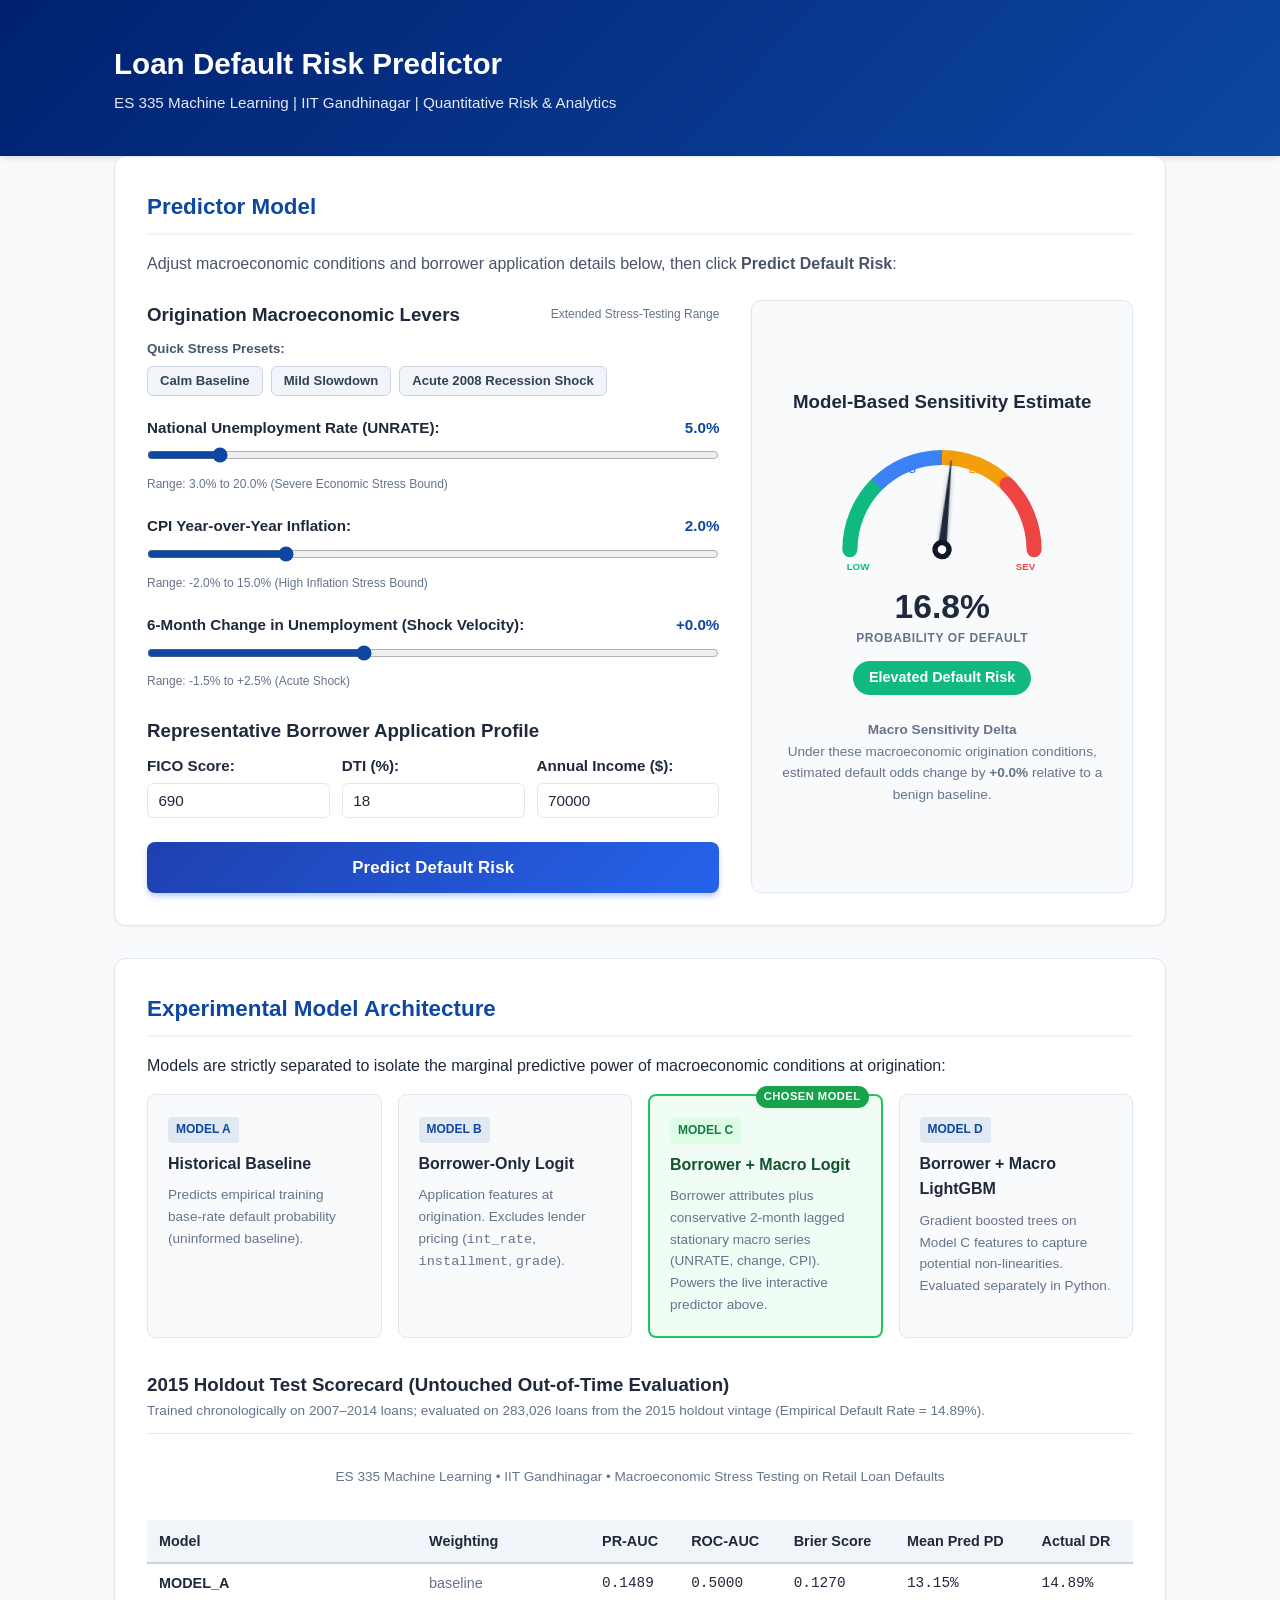
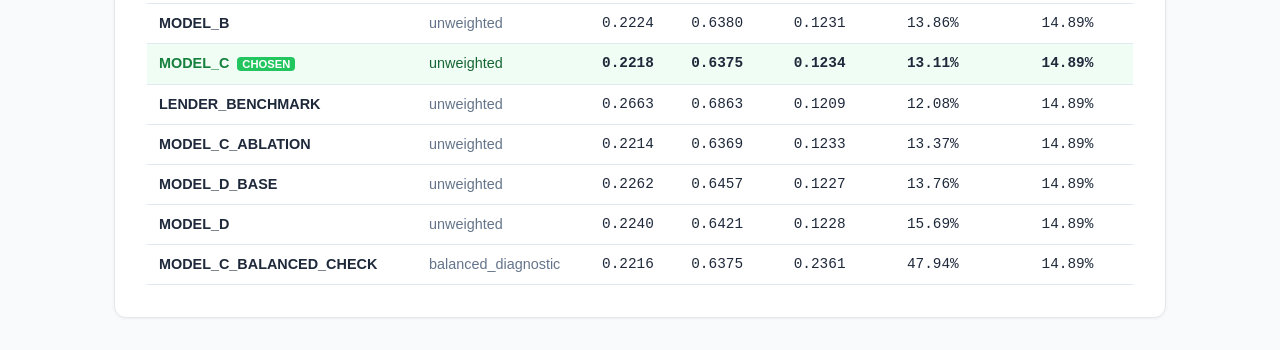
==== commit ea3141d3: "Implement speedometer gauge with color zones and dynamic pointer needle while preserving percentage " ====
--- a/web/index.html
+++ b/web/index.html
@@ -94,8 +94,43 @@
         <!-- Output Display -->
         <div class="output-panel">
           <h3>Model-Based Sensitivity Estimate</h3>
-          <div class="gauge-container">
-            <div class="gauge-circle" id="risk-gauge">
+          
+          <!-- Speedometer Gauge -->
+          <div class="speedometer-container">
+            <svg class="speedometer-svg" viewBox="0 0 240 148">
+              <defs>
+                <filter id="needle-shadow" x="-30%" y="-30%" width="160%" height="160%">
+                  <feDropShadow dx="0" dy="2" stdDeviation="2.5" flood-opacity="0.35" />
+                </filter>
+              </defs>
+
+              <!-- Colored Arc Zones: Green -> Blue -> Orange -> Red -->
+              <!-- Green Zone: Low Risk (0% to 10% PD) -->
+              <path d="M 35 115 A 85 85 0 0 1 59.9 54.9" fill="none" stroke="#10b981" stroke-width="14" stroke-linecap="round" />
+              <!-- Blue Zone: Moderate Risk (10% to 16% PD) -->
+              <path d="M 59.9 54.9 A 85 85 0 0 1 120 30" fill="none" stroke="#3b82f6" stroke-width="14" />
+              <!-- Orange Zone: Elevated Risk (16% to 22% PD) -->
+              <path d="M 120 30 A 85 85 0 0 1 180.1 54.9" fill="none" stroke="#f59e0b" stroke-width="14" />
+              <!-- Red Zone: Severe Risk (22%+ PD) -->
+              <path d="M 180.1 54.9 A 85 85 0 0 1 205 115" fill="none" stroke="#ef4444" stroke-width="14" stroke-linecap="round" />
+
+              <!-- Speedometer Pointer Needle -->
+              <g id="speedometer-needle" style="transform-origin: 120px 115px; transform: rotate(-15deg); transition: transform 0.6s cubic-bezier(0.34, 1.56, 0.64, 1);">
+                <polygon points="116,115 120,24 124,115" fill="#1e293b" filter="url(#needle-shadow)" />
+                <polygon id="needle-tip" points="118,32 120,24 122,32" fill="#3b82f6" />
+                <circle cx="120" cy="115" r="9" fill="#0f172a" />
+                <circle cx="120" cy="115" r="4" fill="#ffffff" />
+              </g>
+
+              <!-- Zone Acronym Markers -->
+              <text x="32" y="134" font-size="9" fill="#10b981" font-weight="700">LOW</text>
+              <text x="75" y="44" font-size="9" fill="#3b82f6" font-weight="700">MOD</text>
+              <text x="145" y="44" font-size="9" fill="#f59e0b" font-weight="700">ELEV</text>
+              <text x="188" y="134" font-size="9" fill="#ef4444" font-weight="700">SEV</text>
+            </svg>
+
+            <!-- Digital Percentage Readout -->
+            <div class="speedometer-readout">
               <span id="pd-percentage">14.2%</span>
               <span class="gauge-label">Probability of Default</span>
             </div>
--- a/web/style.css
+++ b/web/style.css
@@ -178,16 +178,19 @@
 
 .borrower-inputs label {
   display: block;
-  font-size: 0.8rem;
-  color: var(--text-muted);
-  margin-bottom: 0.2rem;
+  font-size: 0.95rem;
+  font-weight: 600;
+  color: var(--text-primary);
+  margin-bottom: 0.35rem;
 }
 
 .borrower-inputs input {
   width: 100%;
-  padding: 0.4rem 0.6rem;
+  padding: 0.5rem 0.65rem;
+  font-size: 0.95rem;
   border: 1px solid var(--border-color);
   border-radius: 6px;
+  color: var(--text-primary);
 }
 
 .output-panel {
@@ -202,32 +205,50 @@
   justify-content: center;
 }
 
-.gauge-container {
-  margin: 1.5rem 0;
-}
-
-.gauge-circle {
-  width: 150px;
-  height: 150px;
-  border-radius: 50%;
-  border: 8px solid var(--risk-low);
+/* Speedometer Gauge Styles */
+.speedometer-container {
+  width: 100%;
+  max-width: 260px;
+  margin: 0.5rem auto 0.75rem auto;
   display: flex;
   flex-direction: column;
   align-items: center;
-  justify-content: center;
-  transition: all 0.3s ease;
-  background: #ffffff;
+  position: relative;
+}
+
+.speedometer-svg {
+  width: 100%;
+  height: auto;
+  overflow: visible;
+}
+
+#speedometer-needle {
+  transform-origin: 120px 115px;
+  transition: transform 0.65s cubic-bezier(0.34, 1.56, 0.64, 1);
+}
+
+.speedometer-readout {
+  margin-top: 0.25rem;
+  display: flex;
+  flex-direction: column;
+  align-items: center;
 }
 
 #pd-percentage {
-  font-size: 1.9rem;
+  font-size: 2.1rem;
   font-weight: 800;
+  color: var(--text-primary);
+  line-height: 1.1;
+  font-family: -apple-system, BlinkMacSystemFont, "Segoe UI", Roboto, Helvetica, Arial, sans-serif;
 }
 
 .gauge-label {
-  font-size: 0.7rem;
+  font-size: 0.75rem;
   color: var(--text-muted);
   text-transform: uppercase;
+  letter-spacing: 0.05em;
+  margin-top: 0.2rem;
+  font-weight: 600;
 }
 
 .risk-badge {
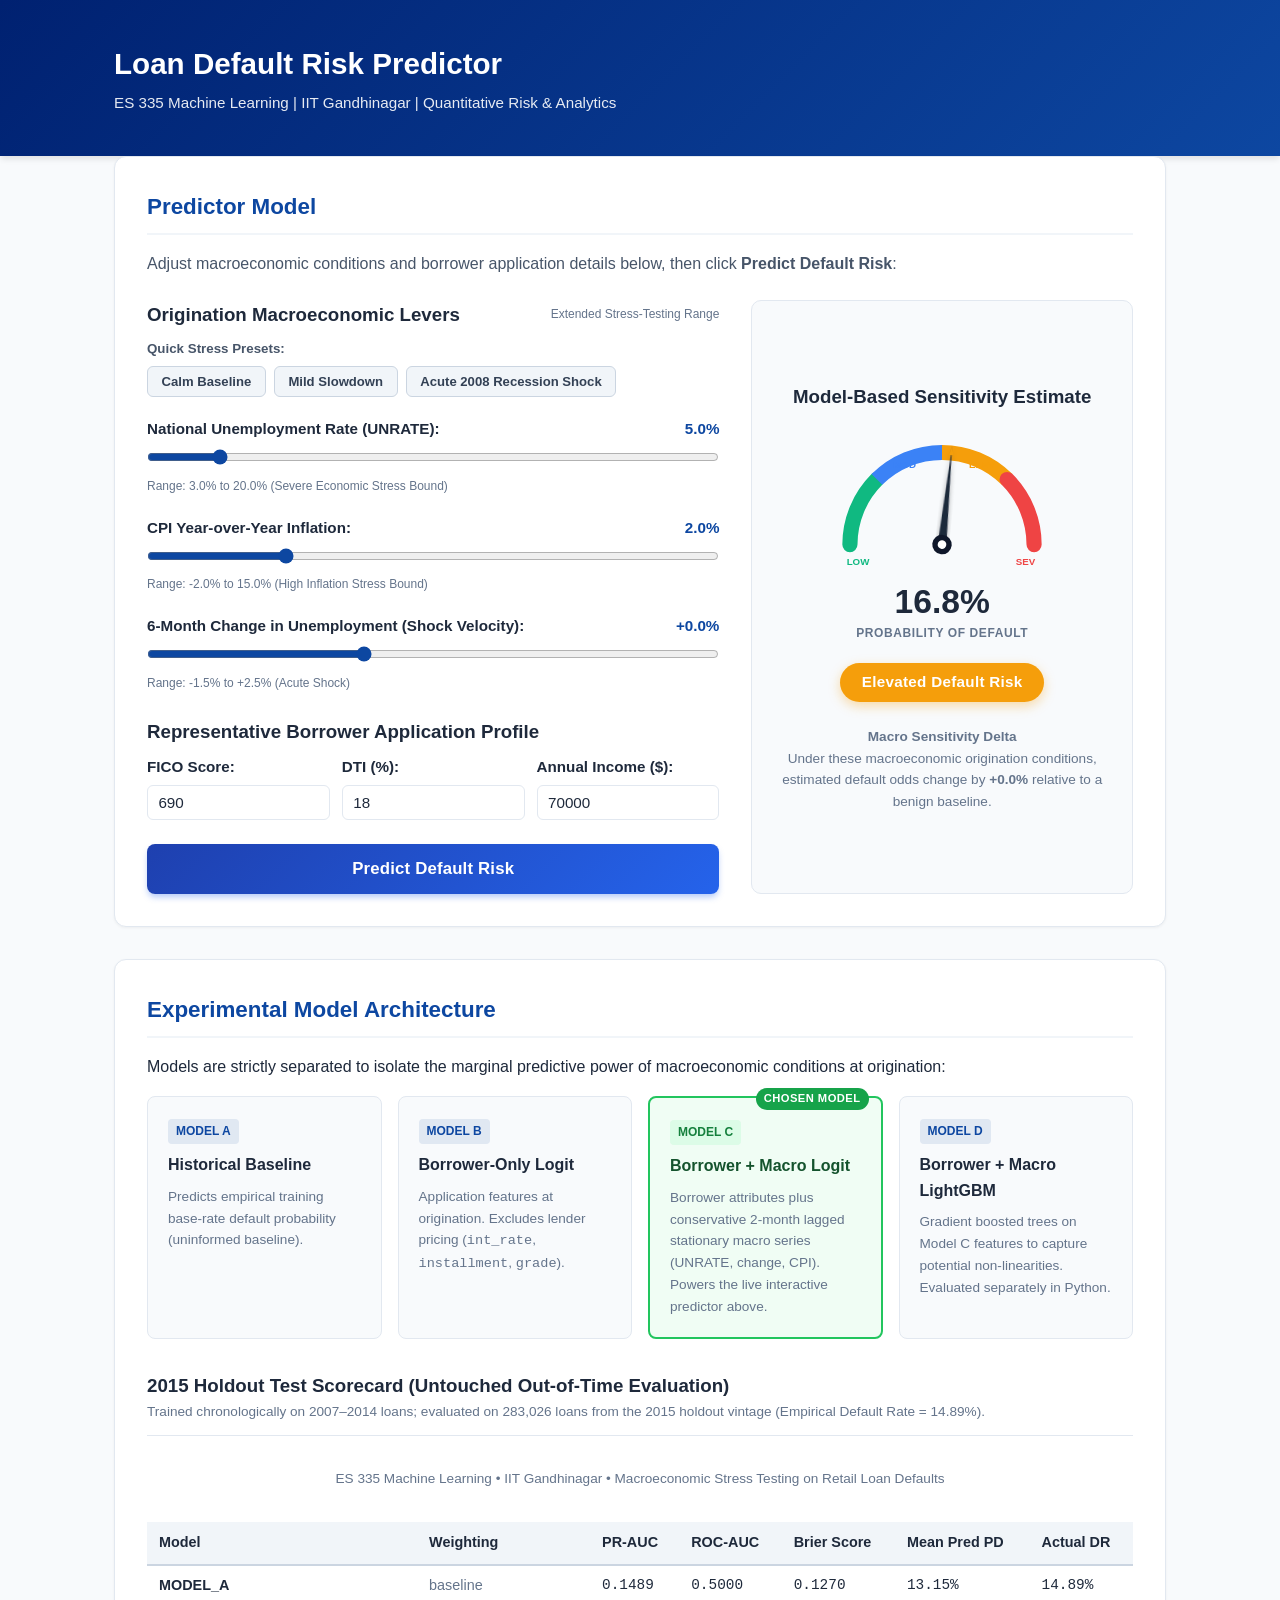
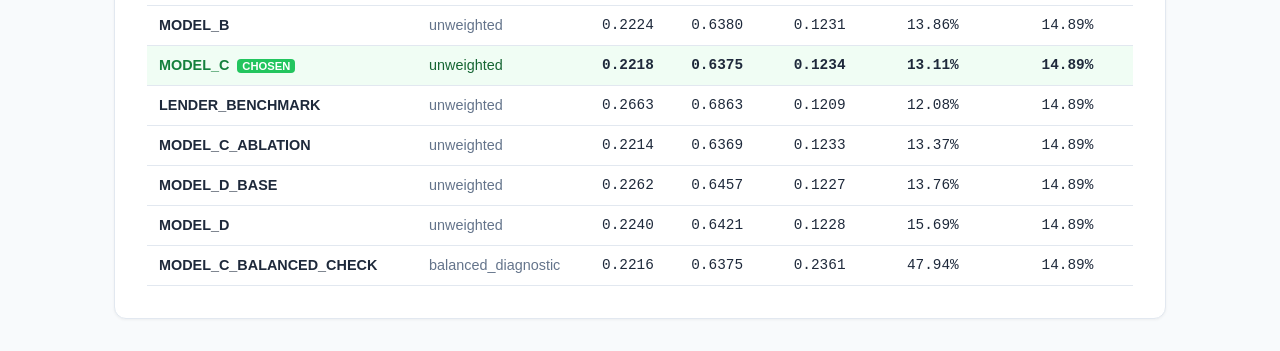
==== commit 8503fe8b: "feat(web): sync risk badge background with speedometer zone color and add dynamic preset highlight r" ====
--- a/web/index.html
+++ b/web/index.html
@@ -136,7 +136,7 @@
             </div>
           </div>
 
-          <div class="risk-badge" id="risk-status">Moderate Risk</div>
+          <div class="risk-badge moderate" id="risk-status">Moderate Risk</div>
 
           <div class="scenario-summary">
             <h4>Macro Sensitivity Delta</h4>
--- a/web/style.css
+++ b/web/style.css
@@ -253,13 +253,36 @@
 
 .risk-badge {
   display: inline-block;
-  padding: 0.35rem 1rem;
+  padding: 0.45rem 1.35rem;
   border-radius: 9999px;
   font-weight: 700;
-  font-size: 0.9rem;
+  font-size: 0.95rem;
   color: #ffffff;
-  background-color: var(--risk-low);
-  transition: background-color 0.3s ease;
+  background-color: #3b82f6;
+  box-shadow: 0 4px 12px rgba(59, 130, 246, 0.35);
+  transition: background-color 0.4s cubic-bezier(0.4, 0, 0.2, 1), box-shadow 0.4s ease;
+  margin-top: 0.5rem;
+  letter-spacing: 0.02em;
+}
+
+.risk-badge.low {
+  background-color: #10b981;
+  box-shadow: 0 4px 12px rgba(16, 185, 129, 0.35);
+}
+
+.risk-badge.moderate {
+  background-color: #3b82f6;
+  box-shadow: 0 4px 12px rgba(59, 130, 246, 0.35);
+}
+
+.risk-badge.high {
+  background-color: #f59e0b;
+  box-shadow: 0 4px 12px rgba(245, 158, 11, 0.35);
+}
+
+.risk-badge.severe {
+  background-color: #ef4444;
+  box-shadow: 0 4px 12px rgba(239, 68, 68, 0.35);
 }
 
 .scenario-summary {
@@ -387,12 +410,12 @@
   background-color: #f1f5f9;
   border: 1px solid #cbd5e1;
   color: #334155;
-  padding: 0.4rem 0.75rem;
+  padding: 0.45rem 0.85rem;
   border-radius: 6px;
   font-size: 0.82rem;
   font-weight: 600;
   cursor: pointer;
-  transition: all 0.15s ease;
+  transition: all 0.2s ease;
 }
 
 .preset-btn:hover {
@@ -401,3 +424,16 @@
   border-color: #94a3b8;
 }
 
+.preset-btn.active {
+  background-color: #dcfce7 !important;
+  border-color: #22c55e !important;
+  color: #15803d !important;
+  font-weight: 700 !important;
+  box-shadow: 0 0 0 2px rgba(34, 197, 94, 0.35) !important;
+}
+
+.preset-btn.active:hover {
+  background-color: #bbf7d0 !important;
+  border-color: #16a34a !important;
+}
+
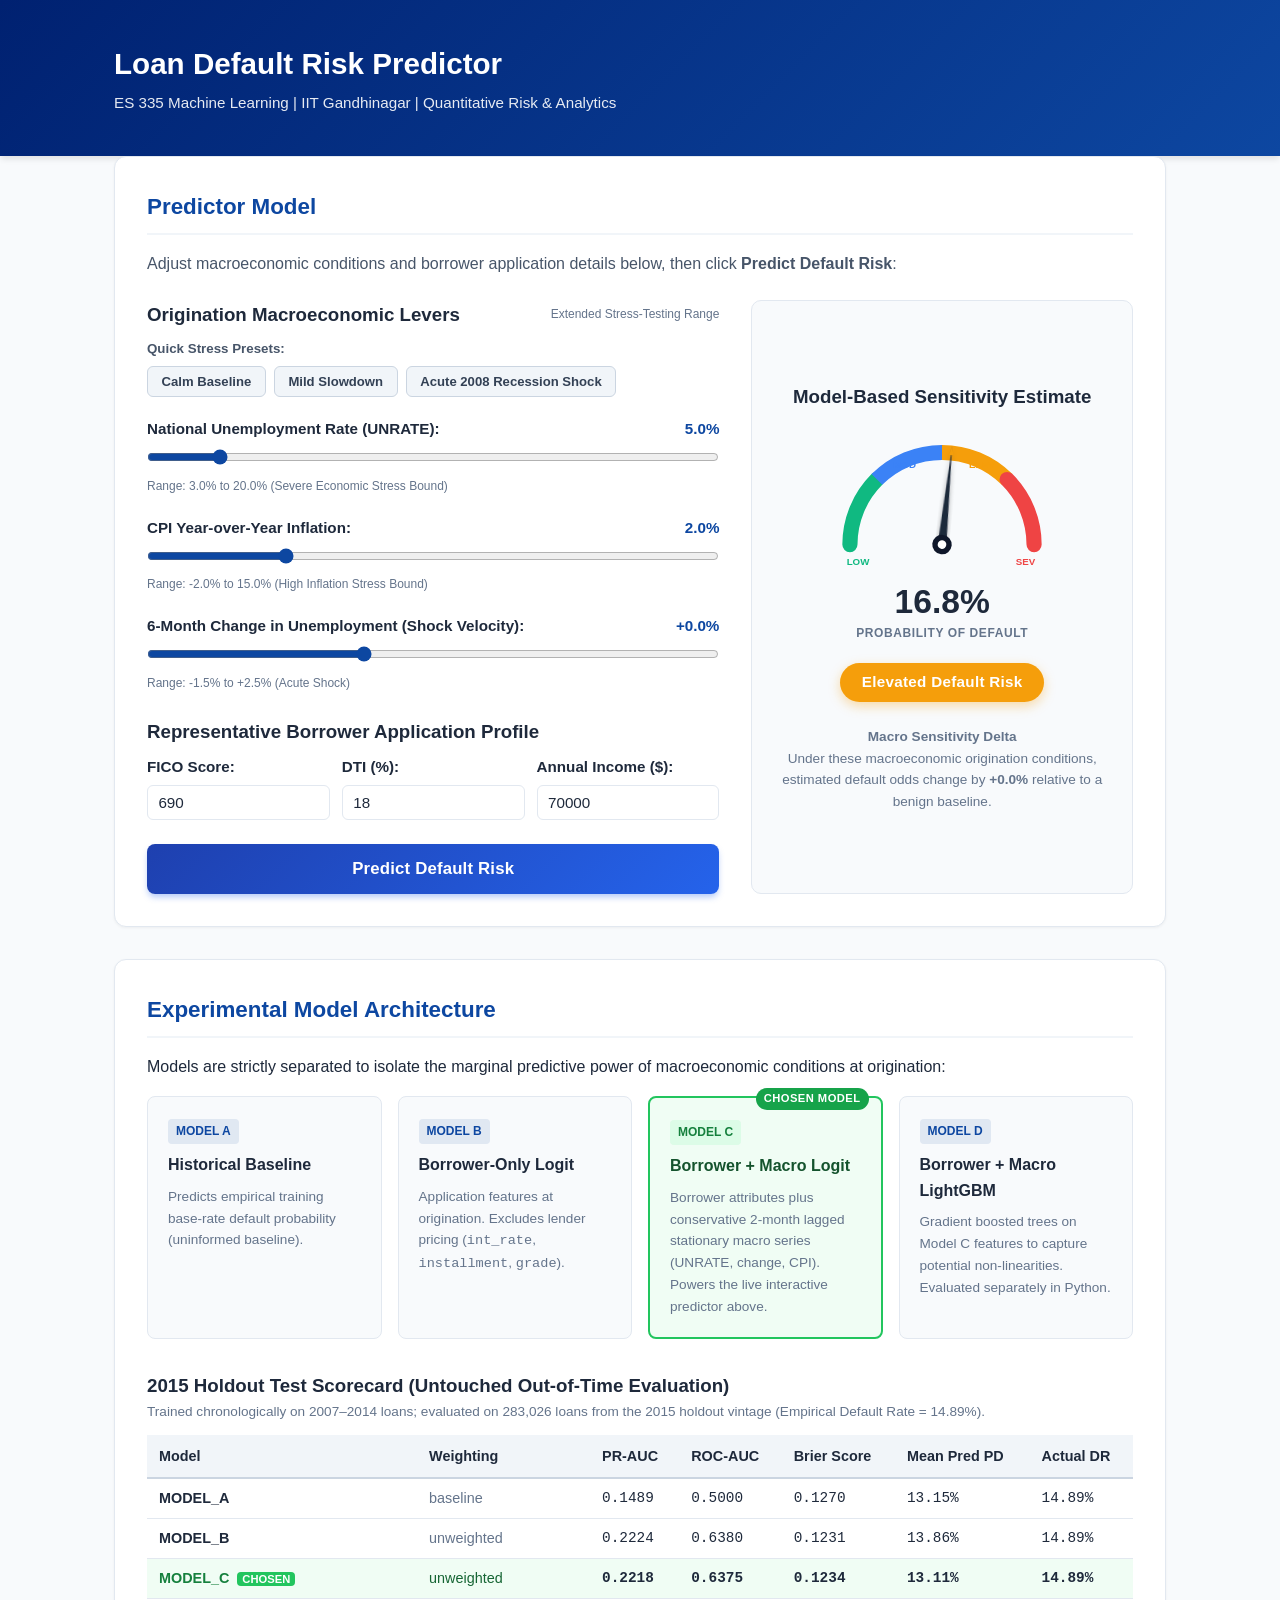
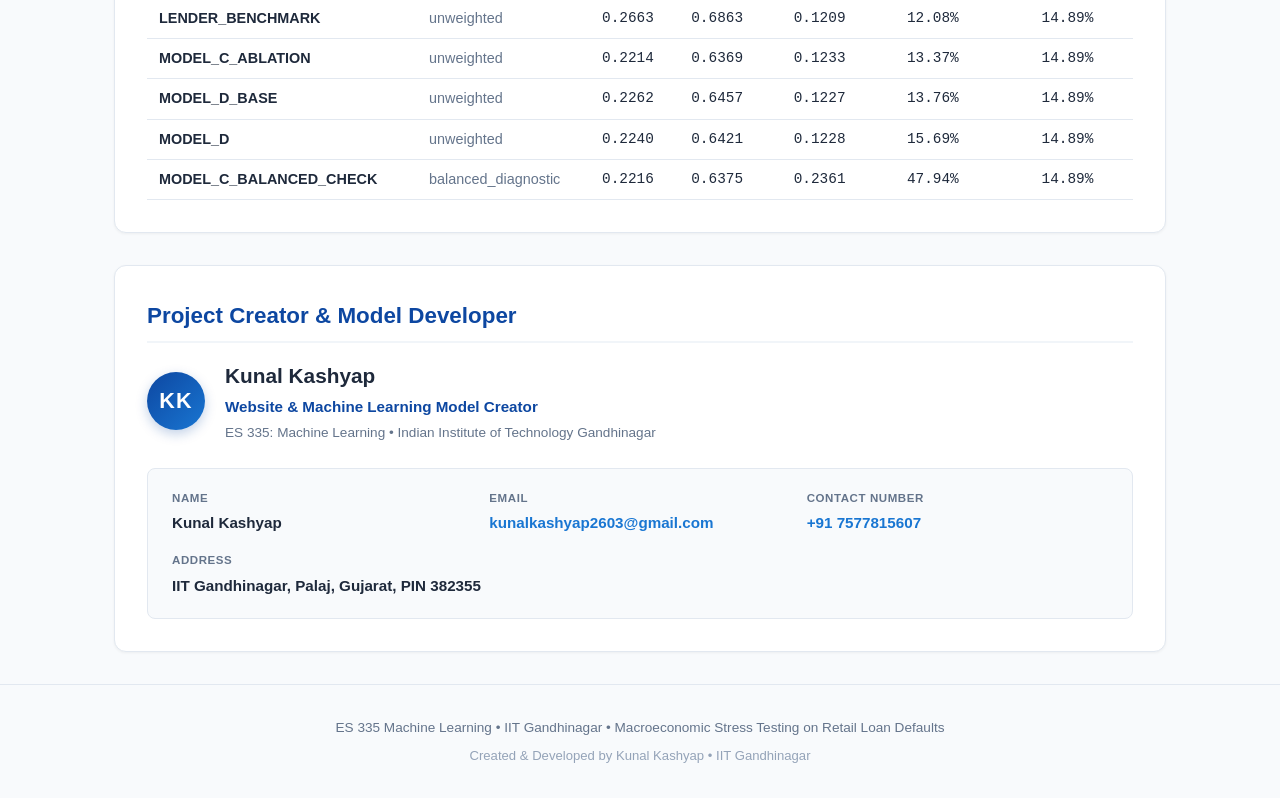
==== commit 8f14cc7f: "feat(web): add project creator & contact information section" ====
--- a/web/index.html
+++ b/web/index.html
@@ -257,11 +257,52 @@
               <td style="padding: 0.5rem 0.75rem; font-family: monospace;">14.89%</td>
             </tr>
           </tbody>
+        </table>
+      </div>
+    </section>
+
+    <!-- Creator & Contact Details Section -->
+    <section class="card creator-card">
+      <h2>Project Creator & Model Developer</h2>
+      <div class="creator-container">
+        <div class="creator-profile">
+          <div class="creator-avatar">KK</div>
+          <div class="creator-details">
+            <h3 class="creator-name">Kunal Kashyap</h3>
+            <p class="creator-title">Website & Machine Learning Model Creator</p>
+            <p class="creator-institution">ES 335: Machine Learning &bull; Indian Institute of Technology Gandhinagar</p>
+          </div>
+        </div>
+
+        <div class="creator-contact-grid">
+          <div class="contact-item">
+            <span class="contact-label">Name</span>
+            <span class="contact-value">Kunal Kashyap</span>
+          </div>
+
+          <div class="contact-item">
+            <span class="contact-label">Email</span>
+            <a href="mailto:kunalkashyap2603@gmail.com" class="contact-value contact-link">kunalkashyap2603@gmail.com</a>
+          </div>
+
+          <div class="contact-item">
+            <span class="contact-label">Contact Number</span>
+            <a href="tel:+917577815607" class="contact-value contact-link">+91 7577815607</a>
+          </div>
+
+          <div class="contact-item contact-address">
+            <span class="contact-label">Address</span>
+            <span class="contact-value">IIT Gandhinagar, Palaj, Gujarat, PIN 382355</span>
+          </div>
+        </div>
+      </div>
+    </section>
   </main>
 
   <footer>
     <div class="container footer-content">
       <p>ES 335 Machine Learning &bull; IIT Gandhinagar &bull; Macroeconomic Stress Testing on Retail Loan Defaults</p>
+      <p style="margin-top: 0.4rem; font-size: 0.82rem; color: #94a3b8;">Created & Developed by Kunal Kashyap &bull; IIT Gandhinagar</p>
     </div>
   </footer>
 
--- a/web/style.css
+++ b/web/style.css
@@ -437,3 +437,101 @@
   border-color: #16a34a !important;
 }
 
+/* Creator & Contact Details Section */
+.creator-card {
+  margin-top: 2rem;
+}
+
+.creator-container {
+  display: flex;
+  flex-direction: column;
+  gap: 1.5rem;
+  margin-top: 1rem;
+}
+
+.creator-profile {
+  display: flex;
+  align-items: center;
+  gap: 1.25rem;
+}
+
+.creator-avatar {
+  width: 58px;
+  height: 58px;
+  border-radius: 50%;
+  background: linear-gradient(135deg, var(--primary-color), var(--secondary-color));
+  color: #ffffff;
+  font-size: 1.35rem;
+  font-weight: 700;
+  display: flex;
+  align-items: center;
+  justify-content: center;
+  box-shadow: 0 4px 12px rgba(13, 71, 161, 0.25);
+  flex-shrink: 0;
+  letter-spacing: 0.05em;
+}
+
+.creator-name {
+  font-size: 1.3rem;
+  font-weight: 700;
+  color: var(--text-primary);
+  margin-bottom: 0.15rem;
+}
+
+.creator-title {
+  font-size: 0.95rem;
+  font-weight: 600;
+  color: var(--primary-color);
+  margin-bottom: 0.15rem;
+}
+
+.creator-institution {
+  font-size: 0.85rem;
+  color: var(--text-muted);
+}
+
+.creator-contact-grid {
+  display: grid;
+  grid-template-columns: repeat(auto-fit, minmax(240px, 1fr));
+  gap: 1rem;
+  background-color: #f8fafc;
+  border: 1px solid var(--border-color);
+  border-radius: 8px;
+  padding: 1.25rem 1.5rem;
+}
+
+.contact-item {
+  display: flex;
+  flex-direction: column;
+  gap: 0.25rem;
+}
+
+.contact-label {
+  font-size: 0.72rem;
+  text-transform: uppercase;
+  font-weight: 700;
+  letter-spacing: 0.05em;
+  color: var(--text-muted);
+}
+
+.contact-value {
+  font-size: 0.95rem;
+  font-weight: 600;
+  color: var(--text-primary);
+}
+
+.contact-link {
+  color: var(--secondary-color);
+  text-decoration: none;
+  transition: color 0.15s ease;
+}
+
+.contact-link:hover {
+  color: var(--primary-dark);
+  text-decoration: underline;
+}
+
+.contact-address {
+  grid-column: 1 / -1;
+}
+
